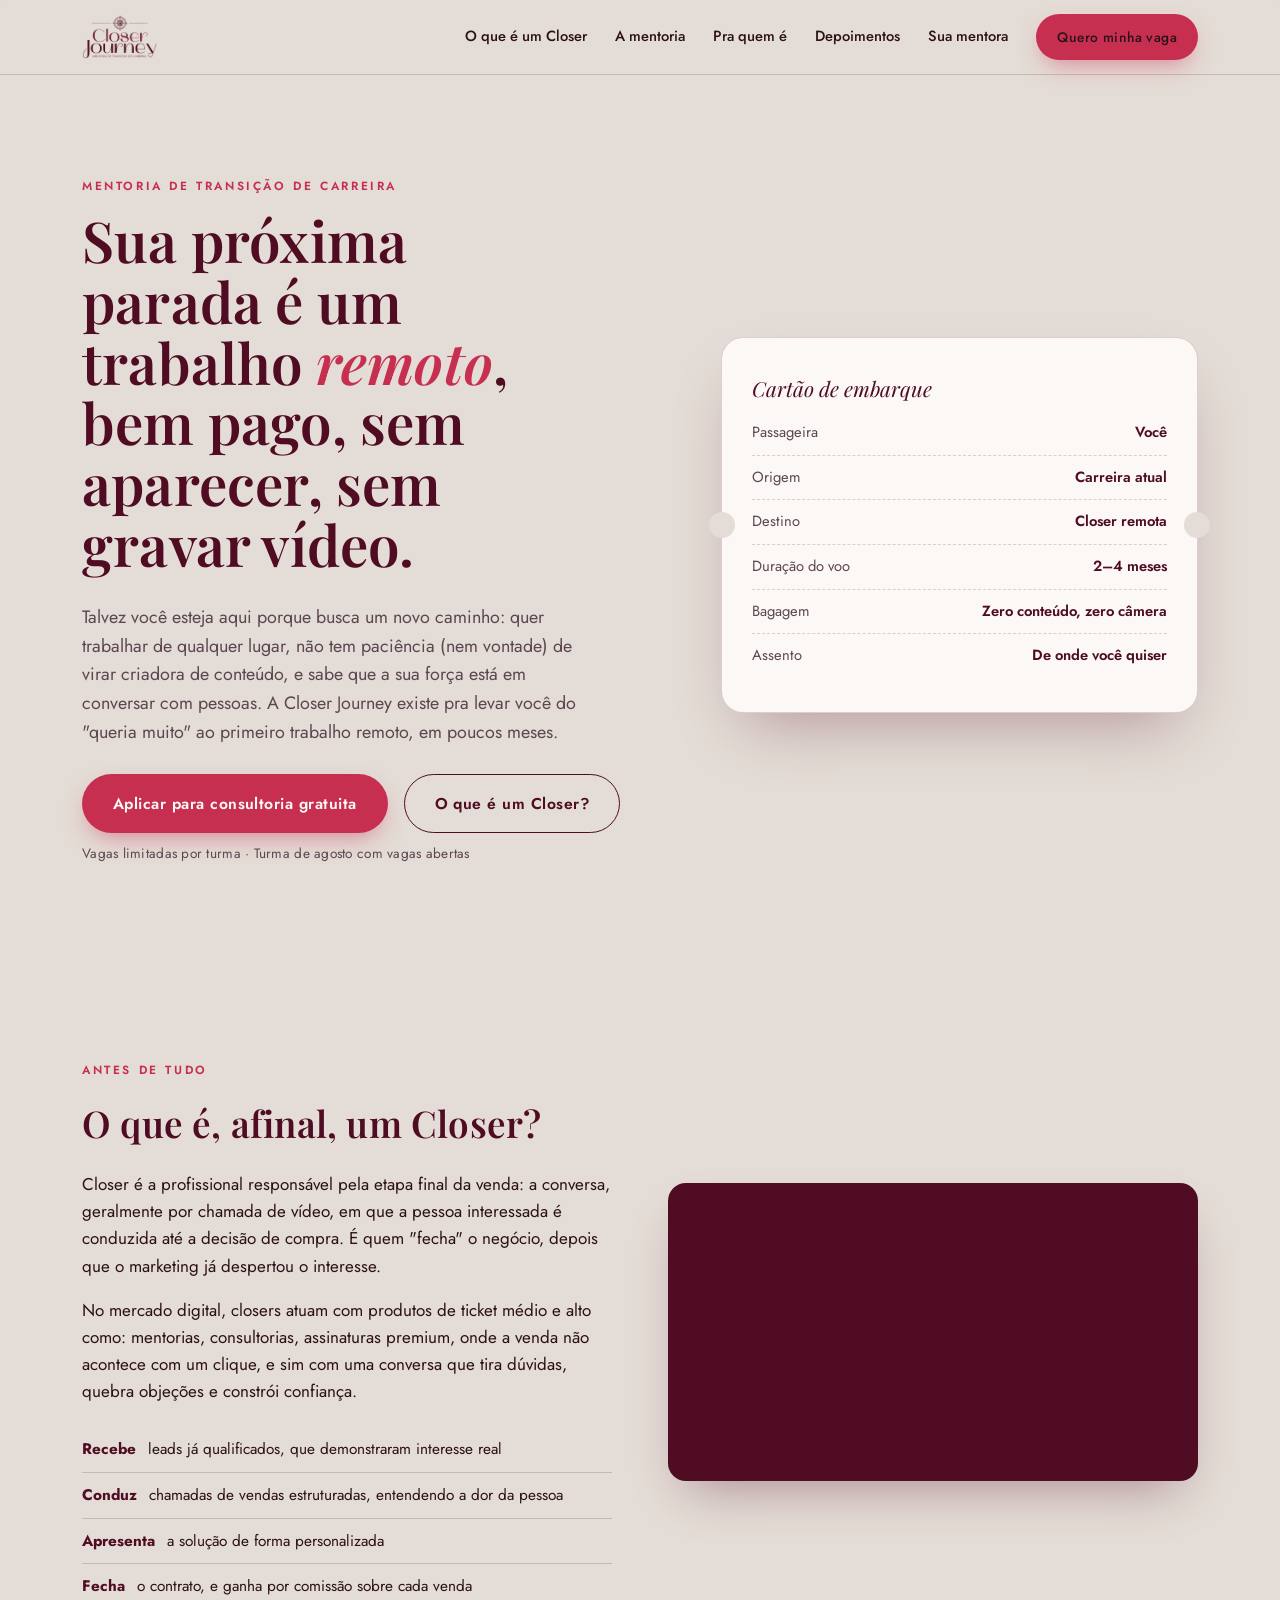
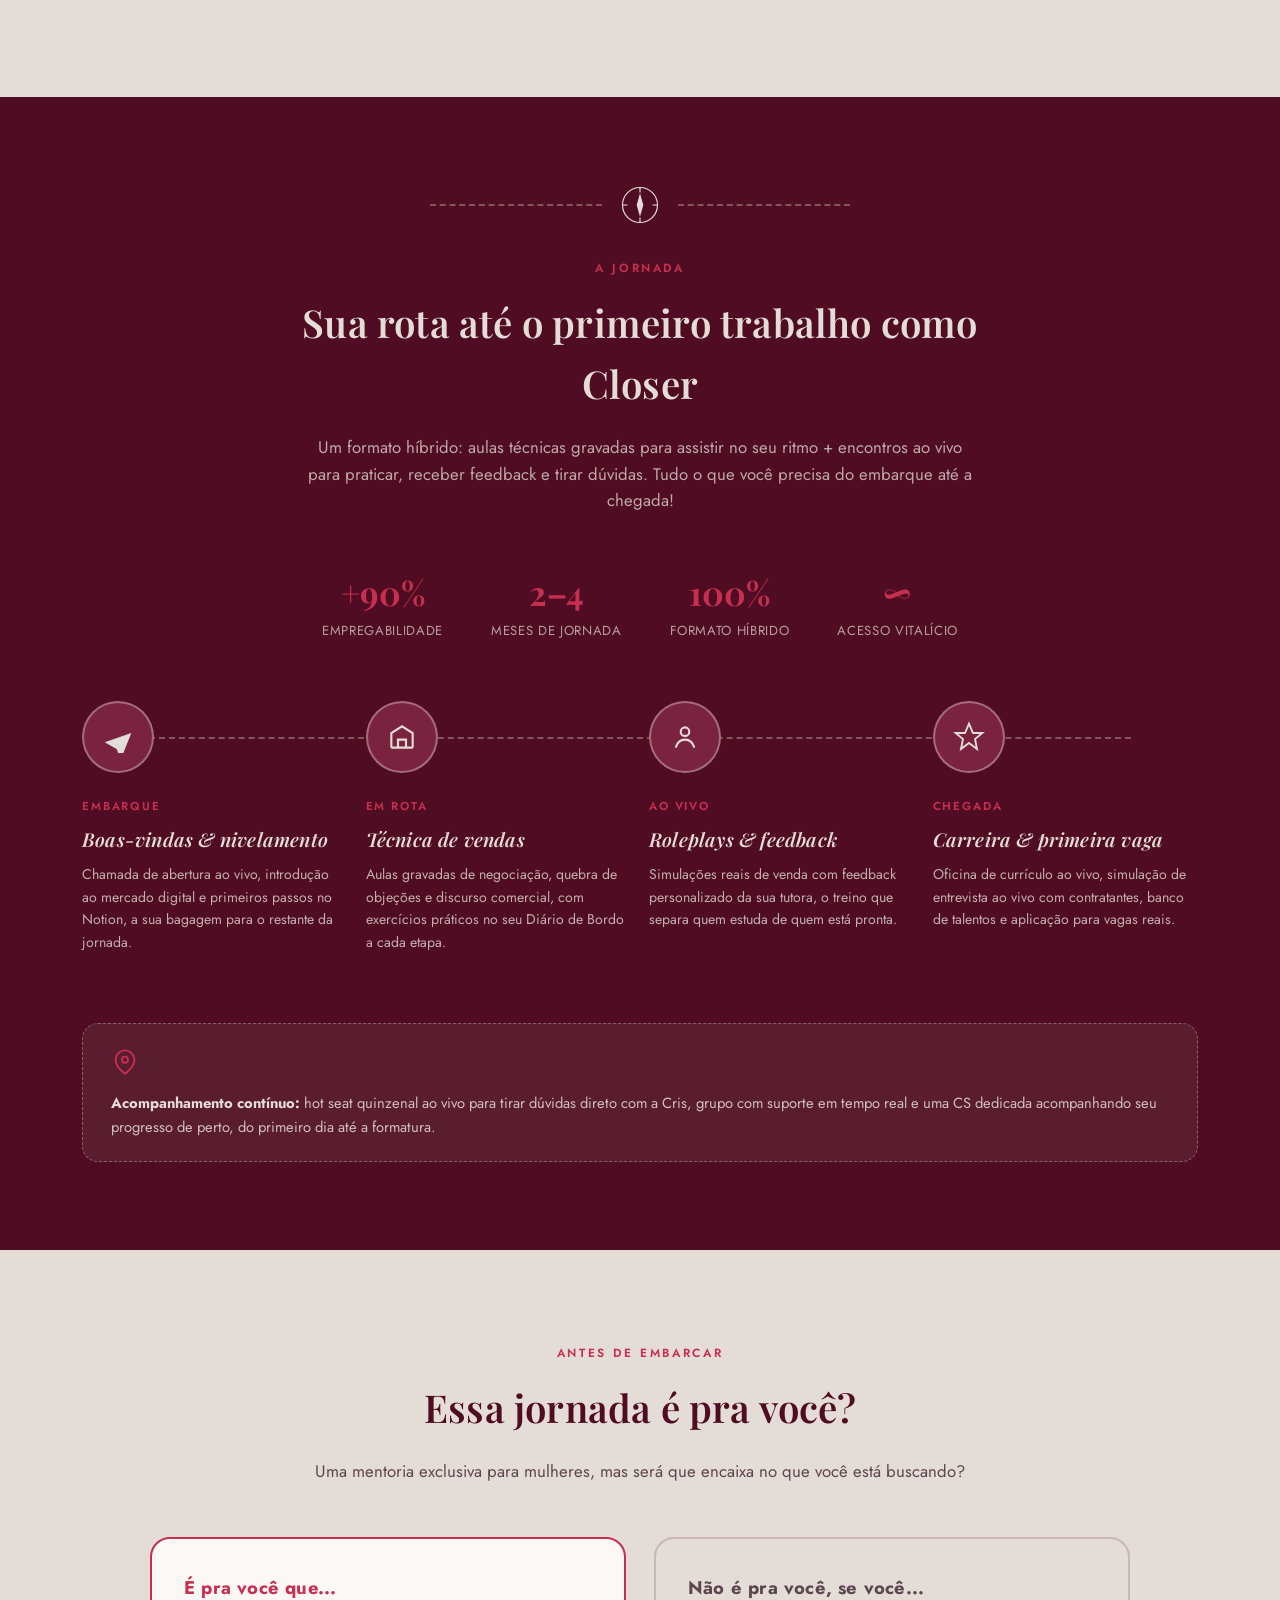
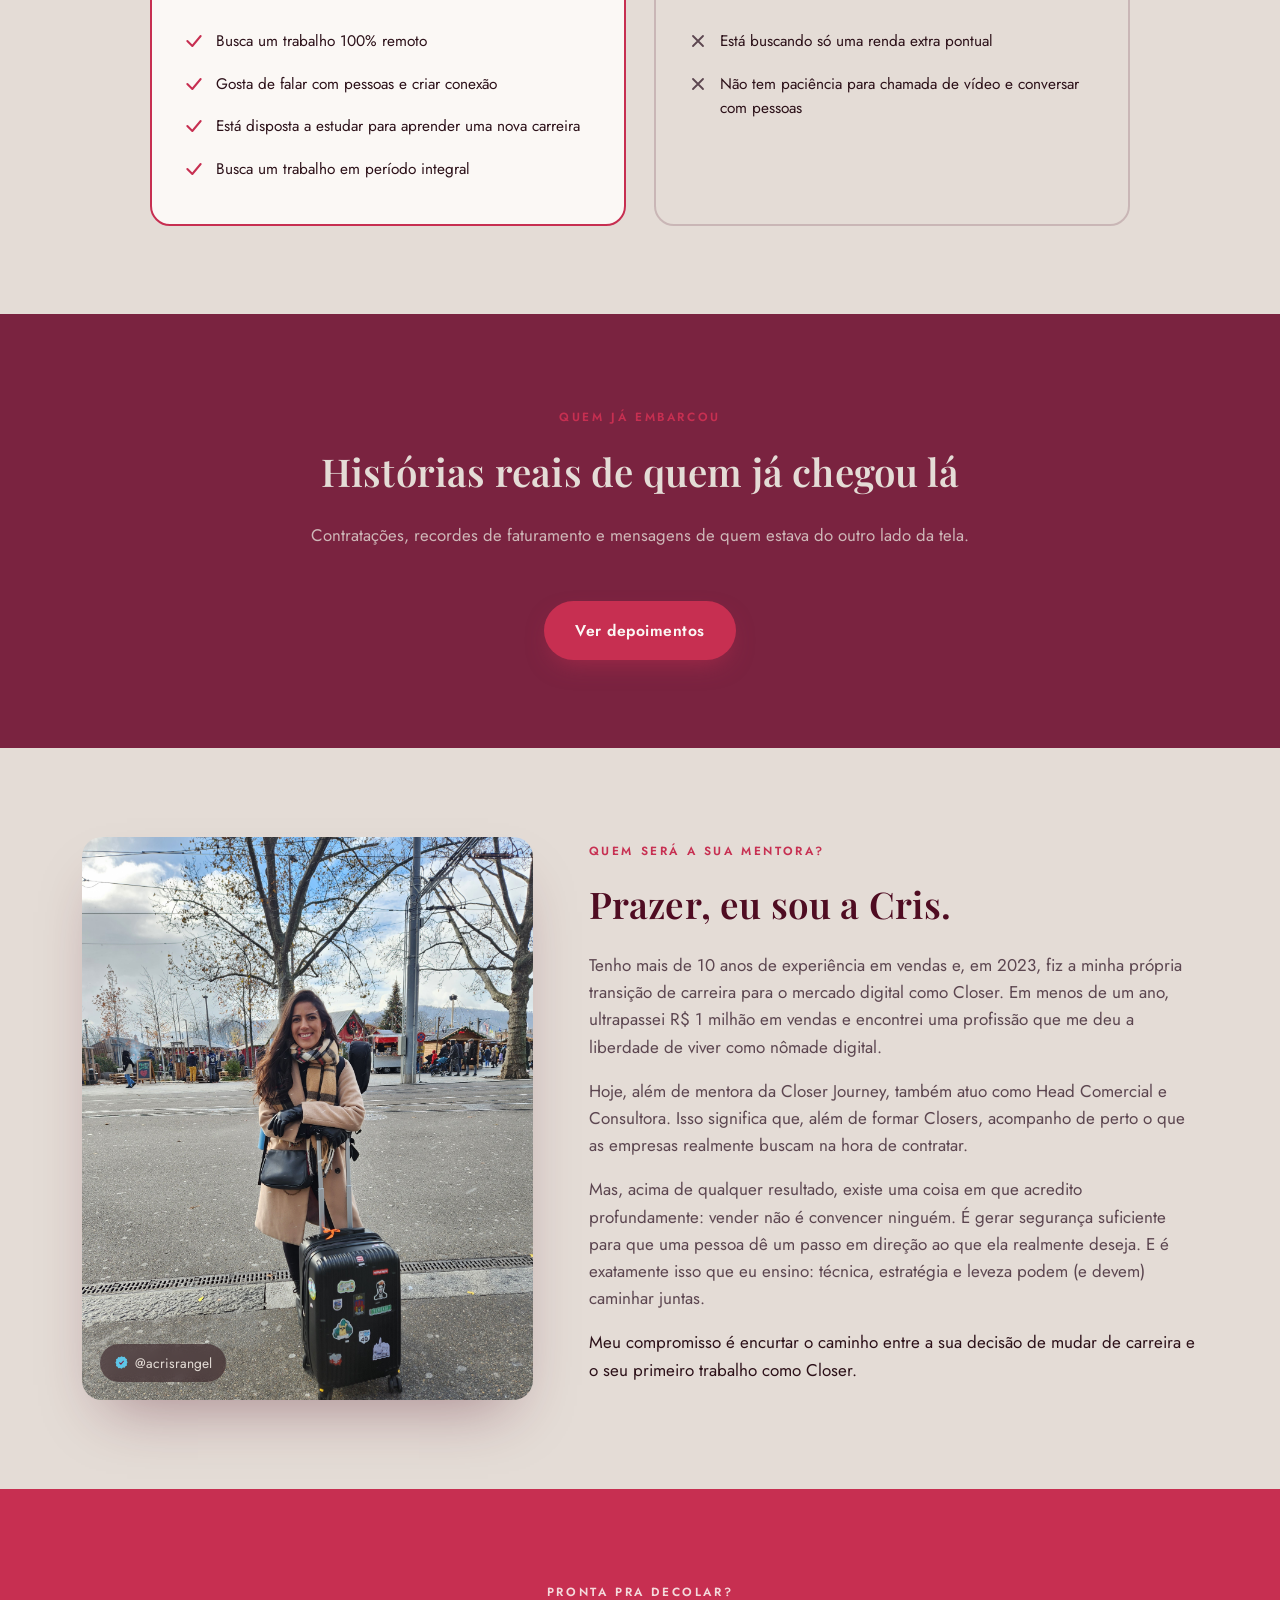
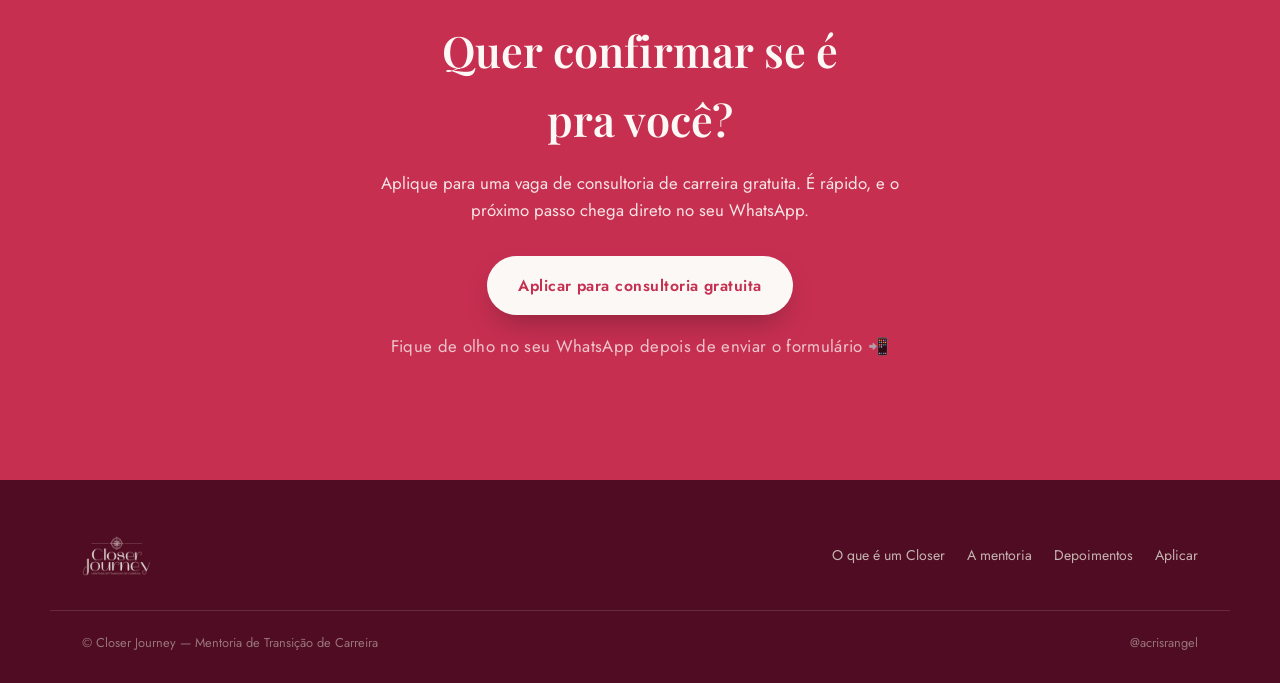
==== index.html @ 4624babc "Update index.html ajustes área de depoimentos" ====
<!DOCTYPE html>
<html lang="pt-BR">
<head>
<meta charset="UTF-8">
<meta name="viewport" content="width=device-width, initial-scale=1.0">
<title>Closer Journey — Mentoria de Transição de Carreira</title>
<link rel="stylesheet" href="styles.css">
<link rel="icon" type="image/png" href="/assets/favicon.png">
</head>
<body>
 
<!-- ============ NAV ============ -->
<header class="site-nav">
  <div class="container">
    <img class="logo-mark" src="assets/logo-full-dark-on-transparent.png" alt="Closer Journey">
    <nav class="nav-links">
      <a href="#o-que-e">O que é um Closer</a>
      <a href="#mentoria">A mentoria</a>
      <a href="#para-quem">Pra quem é</a>
      <a href="depoimentos.html" class="js-open-depoimentos" rel="noopener">Depoimentos</a>
      <a href="#mentora">Sua mentora</a>
      <a class="btn btn-primary nav-cta" href="#cta">Quero minha vaga</a>
    </nav>
  </div>
</header>
 
<!-- ============ HERO / PERSONA ============ -->
<section class="hero">
  <div class="container">
    <div class="hero-copy">
      <span class="eyebrow">Mentoria de transição de carreira</span>
      <h1>Sua próxima parada é um trabalho <em>remoto</em>, bem pago, sem aparecer, sem gravar vídeo.</h1>
      <p class="lede">
        Talvez você esteja aqui porque busca um novo caminho: quer trabalhar de qualquer lugar, 
        não tem paciência (nem vontade) de virar criadora de conteúdo, e sabe que a sua força está em conversar com pessoas. 
        A Closer Journey existe pra levar você do "queria muito" ao primeiro trabalho remoto, em poucos meses.
      </p>
      <div class="hero-actions">
        <a class="btn btn-primary" href="#cta">Aplicar para consultoria gratuita</a>
        <a class="btn btn-ghost" href="#o-que-e">O que é um Closer?</a>
      </div>
      <p class="hero-note">Vagas limitadas por turma · Turma de agosto com vagas abertas</p>
    </div>
 
    <div class="hero-ticket">
      <p class="ticket-title">Cartão de embarque</p>
      <div class="ticket-row"><span>Passageira</span><span>Você</span></div>
      <div class="ticket-row"><span>Origem</span><span>Carreira atual</span></div>
      <div class="ticket-row"><span>Destino</span><span>Closer remota</span></div>
      <div class="ticket-row"><span>Duração do voo</span><span>2–4 meses</span></div>
      <div class="ticket-row"><span>Bagagem</span><span>Zero conteúdo, zero câmera</span></div>
      <div class="ticket-row"><span>Assento</span><span>De onde você quiser</span></div>
    </div>
  </div>
</section>
 
<!-- ============ O QUE É UM CLOSER ============ -->
<section class="closer-section" id="o-que-e">
  <div class="container">
    <div class="closer-copy">
      <span class="eyebrow">Antes de tudo</span>
      <h2>O que é, afinal, um Closer?</h2>
      <p>
        Closer é a profissional responsável pela etapa final da venda: a conversa, geralmente por chamada de vídeo, em que a pessoa interessada é conduzida até a decisão de compra. É quem "fecha" o negócio, depois que o marketing já despertou o interesse.
      </p>
      <p>
        No mercado digital, closers atuam com produtos de ticket médio e alto como: mentorias, consultorias, assinaturas premium, onde a venda não acontece com um clique, e sim com uma conversa que tira dúvidas, quebra objeções e constrói confiança.
      </p>
      <ul class="closer-list">
        <li><b>Recebe</b> leads já qualificados, que demonstraram interesse real</li>
        <li><b>Conduz</b> chamadas de vendas estruturadas, entendendo a dor da pessoa</li>
        <li><b>Apresenta</b> a solução de forma personalizada</li>
        <li><b>Fecha</b> o contrato, e ganha por comissão sobre cada venda</li>
      </ul>
    </div>
    <div class="video-frame">
      <iframe src="https://www.youtube.com/embed/GehOlS2XHuQ" title="O que é um Closer" allow="accelerometer; autoplay; clipboard-write; encrypted-media; gyroscope; picture-in-picture" allowfullscreen loading="lazy"></iframe>
    </div>
  </div>
</section>
 
<!-- ============ SOBRE A MENTORIA ============ -->
<section class="mentoria" id="mentoria">
  <div class="container">
    <div class="compass-divider on-dark">
      <span class="rule"></span>
      <svg viewBox="0 0 48 48" fill="none" xmlns="http://www.w3.org/2000/svg"><circle cx="24" cy="24" r="21" stroke="currentColor" stroke-width="1.4"/><path d="M24 3v6M24 39v6M3 24h6M39 24h6" stroke="currentColor" stroke-width="1.4"/><path d="M24 10L28 24L24 38L20 24Z" fill="currentColor"/></svg>
      <span class="rule"></span>
    </div>
    <div class="section-head">
      <span class="eyebrow">A jornada</span>
      <h2>Sua rota até o primeiro trabalho como Closer</h2>
      <p>Um formato híbrido: aulas técnicas gravadas para assistir no seu ritmo + encontros ao vivo para praticar, receber feedback e tirar dúvidas. Tudo o que você precisa do embarque até a chegada!</p>
    </div>
 
    <div class="mentoria-stats">
      <div class="stat"><div class="num">+90%</div><div class="lbl">Empregabilidade</div></div>
      <div class="stat"><div class="num">2–4</div><div class="lbl">Meses de jornada</div></div>
      <div class="stat"><div class="num">100%</div><div class="lbl">Formato híbrido</div></div>
      <div class="stat"><div class="num">∞</div><div class="lbl">Acesso vitalício</div></div>
    </div>
 
    <div class="journey">
      <div class="stop">
        <div class="stop-icon"><svg viewBox="0 0 24 24" fill="none"><path d="M2 16l20-7-8 20-3-8-9-5z" fill="currentColor"/></svg></div>
        <span class="stop-eyebrow">Embarque</span>
        <h4>Boas-vindas &amp; nivelamento</h4>
        <p>Chamada de abertura ao vivo, introdução ao mercado digital e primeiros passos no Notion, a sua bagagem para o restante da jornada.</p>
      </div>
      <div class="stop">
        <div class="stop-icon"><svg viewBox="0 0 24 24" fill="none"><path d="M4 20V9l8-5 8 5v11M4 20h16M9 20v-6h6v6" stroke="currentColor" stroke-width="1.6"/></svg></div>
        <span class="stop-eyebrow">Em rota</span>
        <h4>Técnica de vendas</h4>
        <p>Aulas gravadas de negociação, quebra de objeções e discurso comercial, com exercícios práticos no seu Diário de Bordo a cada etapa.</p>
      </div>
      <div class="stop">
        <div class="stop-icon"><svg viewBox="0 0 24 24" fill="none"><circle cx="12" cy="8" r="3.2" stroke="currentColor" stroke-width="1.6"/><path d="M5 20c1.2-4 4-6 7-6s5.8 2 7 6" stroke="currentColor" stroke-width="1.6"/></svg></div>
        <span class="stop-eyebrow">Ao vivo</span>
        <h4>Roleplays &amp; feedback</h4>
        <p>Simulações reais de venda com feedback personalizado da sua tutora, o treino que separa quem estuda de quem está pronta.</p>
      </div>
      <div class="stop">
        <div class="stop-icon"><svg viewBox="0 0 24 24" fill="none"><path d="M12 2l3 7h7l-5.5 4.5L18 21l-6-4.5L6 21l1.5-7.5L2 9h7l3-7z" stroke="currentColor" stroke-width="1.4" fill="none"/></svg></div>
        <span class="stop-eyebrow">Chegada</span>
        <h4>Carreira &amp; primeira vaga</h4>
        <p>Oficina de currículo ao vivo, simulação de entrevista ao vivo com contratantes, banco de talentos e aplicação para vagas reais.</p>
      </div>
    </div>
 
    <div class="thread">
      <svg viewBox="0 0 24 24" fill="none"><path d="M12 22s-8-5.2-8-12A8 8 0 0112 2a8 8 0 018 8c0 6.8-8 12-8 12z" stroke="currentColor" stroke-width="1.6"/><circle cx="12" cy="10" r="2.6" stroke="currentColor" stroke-width="1.6"/></svg>
      <p><b>Acompanhamento contínuo:</b> hot seat quinzenal ao vivo para tirar dúvidas direto
      com a Cris, grupo com suporte em tempo real e uma CS dedicada acompanhando seu progresso
      de perto, do primeiro dia até a formatura.</p>
    </div>
  </div>
</section>
 
<!-- ============ PRA QUEM É / NÃO É ============ -->
<section class="fit" id="para-quem">
  <div class="container">
    <div class="section-head">
      <span class="eyebrow">Antes de embarcar</span>
      <h2>Essa jornada é pra você?</h2>
      <p>Uma mentoria exclusiva para mulheres, mas será que encaixa no que você está buscando?</p>
    </div>
    <div class="fit-grid">
      <div class="fit-card yes">
        <h3>É pra você que...</h3>
        <ul>
          <li><svg viewBox="0 0 24 24" fill="none"><path d="M4 12l6 6L20 6" stroke="currentColor" stroke-width="2.4" stroke-linecap="round" stroke-linejoin="round"/></svg>Busca um trabalho 100% remoto</li>
          <li><svg viewBox="0 0 24 24" fill="none"><path d="M4 12l6 6L20 6" stroke="currentColor" stroke-width="2.4" stroke-linecap="round" stroke-linejoin="round"/></svg>Gosta de falar com pessoas e criar conexão</li>
          <li><svg viewBox="0 0 24 24" fill="none"><path d="M4 12l6 6L20 6" stroke="currentColor" stroke-width="2.4" stroke-linecap="round" stroke-linejoin="round"/></svg>Está disposta a estudar para aprender uma nova carreira</li>
          <li><svg viewBox="0 0 24 24" fill="none"><path d="M4 12l6 6L20 6" stroke="currentColor" stroke-width="2.4" stroke-linecap="round" stroke-linejoin="round"/></svg>Busca um trabalho em período integral</li>
        </ul>
      </div>
      <div class="fit-card no">
        <h3>Não é pra você, se você...</h3>
        <ul>
          <li><svg viewBox="0 0 24 24" fill="none"><path d="M6 6l12 12M18 6L6 18" stroke="currentColor" stroke-width="2.2" stroke-linecap="round"/></svg>Está buscando só uma renda extra pontual</li>
          <li><svg viewBox="0 0 24 24" fill="none"><path d="M6 6l12 12M18 6L6 18" stroke="currentColor" stroke-width="2.2" stroke-linecap="round"/></svg>Não tem paciência para chamada de vídeo e conversar com pessoas</li>
        </ul>
      </div>
    </div>
  </div>
</section>
 
<!-- ============ DEPOIMENTOS TEASER ============ -->
<section class="testi-teaser">
  <div class="container">
    <div class="section-head">
      <span class="eyebrow">Quem já embarcou</span>
      <h2>Histórias reais de quem já chegou lá</h2>
      <p>Contratações, recordes de faturamento e mensagens de quem estava do outro lado da tela.</p>
    </div>
    <a class="btn btn-primary js-open-depoimentos" href="depoimentos.html" rel="noopener">Ver depoimentos</a>
  </div>
</section>
 
<!-- ============ MENTORA ============ -->
<section class="mentora" id="mentora">
  <div class="container">
    <div class="mentora-photo">
      <img src="assets\cris-foto-nova.jpeg" alt="Cris Rangel">
      <span class="mentora-handle">
        <svg viewBox="0 0 24 24" fill="currentColor"><path d="M12 2l2.4 1.3 2.7-.4 1.3 2.4 2.4 1.3-.4 2.7 1.3 2.4-1.3 2.4.4 2.7-2.4 1.3-1.3 2.4-2.7-.4L12 22l-2.4-1.3-2.7.4-1.3-2.4-2.4-1.3.4-2.7L2.3 12l1.3-2.4-.4-2.7 2.4-1.3 1.3-2.4 2.7.4L12 2z"/><path d="M9 12.5l2 2 4-4.5" stroke="var(--mid)" stroke-width="1.8" fill="none" stroke-linecap="round" stroke-linejoin="round"/></svg>
        @acrisrangel
      </span>
    </div>
    <div class="mentora-copy">
      <span class="eyebrow">Quem será a sua mentora?</span>
      <h2>Prazer, eu sou a Cris.</h2>
      <p>
        Tenho mais de 10 anos de experiência em vendas e, em 2023, fiz a minha própria transição de carreira para o mercado digital como Closer. Em menos de um ano, ultrapassei R$ 1 milhão em vendas e encontrei uma profissão que me deu a liberdade de viver como nômade digital.
      </p>
      <p>
        Hoje, além de mentora da Closer Journey, também atuo como Head Comercial e Consultora. Isso significa que, além de formar Closers, acompanho de perto o que as empresas realmente buscam na hora de contratar.
      </p>
      <p>
        Mas, acima de qualquer resultado, existe uma coisa em que acredito profundamente: vender não é convencer ninguém. É gerar segurança suficiente para que uma pessoa dê um passo em direção ao que ela realmente deseja. E é exatamente isso que eu ensino: técnica, estratégia e leveza podem (e devem) caminhar juntas.
      </p>
       Meu compromisso é encurtar o caminho entre a sua decisão de mudar de carreira e o seu primeiro trabalho como Closer.
      </p>
    </div>
  </div>
</section>
 
<!-- ============ CTA FINAL ============ -->
<section class="final-cta" id="cta">
  <div class="container">
    <span class="eyebrow" style="color:rgba(251,248,245,.85)">Pronta pra decolar?</span>
    <h2>Quer confirmar se é pra você?</h2>
    <p>
      Aplique para uma vaga de consultoria de carreira gratuita. É rápido, e o próximo
      passo chega direto no seu WhatsApp.
    </p>
    <a class="btn btn-primary" href="https://form.respondi.app/5wZoGyPB" target="_blank" rel="noopener">
      Aplicar para consultoria gratuita
    </a>
    <p class="hero-note">Fique de olho no seu WhatsApp depois de enviar o formulário 📲</p>
  </div>
</section>
 
<!-- ============ FOOTER ============ -->
<footer>
  <div class="container">
    <img class="logo-mark" src="assets/logo-full-cream-on-transparent.png" alt="Closer Journey">
    <div class="foot-links">
      <a href="#o-que-e">O que é um Closer</a>
      <a href="#mentoria">A mentoria</a>
      <a href="depoimentos.html" class="js-open-depoimentos" rel="noopener">Depoimentos</a>
      <a href="https://form.respondi.app/5wZoGyPB" target="_blank" rel="noopener">Aplicar</a>
    </div>
  </div>
  <div class="foot-bottom">
    <span>© Closer Journey — Mentoria de Transição de Carreira</span>
    <span>@acrisrangel</span>
  </div>
</footer>
 
<!-- ============ MODAL DE DEPOIMENTOS (ESTILO CELULAR) ============ -->
<div class="depo-modal" id="depoModal" aria-hidden="true">
  <div class="depo-modal__overlay" data-depo-close></div>
 
  <div class="depo-modal__dialog" role="dialog" aria-modal="true" aria-label="Depoimentos">
    <button class="depo-modal__close" type="button" aria-label="Fechar depoimentos" data-depo-close>
      <svg viewBox="0 0 24 24" fill="none"><path d="M6 6l12 12M18 6L6 18" stroke="currentColor" stroke-width="2.2" stroke-linecap="round"/></svg>
    </button>
 
    <div class="phone">
      <div class="phone__notch"></div>
      <div class="phone__screen">
        <div class="phone__topbar">
          <span>Depoimentos</span>
        </div>
        <div class="phone__scroll">
          <div class="depo-card depo-card--video">
            <div class="depo-card__header">
              <img class="depo-card__avatar" src="assets/cris-foto-nova.jpeg" alt="Cris Rangel">
              <span class="depo-card__handle">@acrisrangel<svg class="depo-card__badge" viewBox="0 0 24 24" fill="currentColor"><path d="M12 2l2.4 1.3 2.7-.4 1.3 2.4 2.4 1.3-.4 2.7 1.3 2.4-1.3 2.4.4 2.7-2.4 1.3-1.3 2.4-2.7-.4L12 22l-2.4-1.3-2.7.4-1.3-2.4-2.4-1.3.4-2.7L2.3 12l1.3-2.4-.4-2.7 2.4-1.3 1.3-2.4 2.7.4L12 2z"/><path d="M9 12.5l2 2 4-4.5" stroke="#4F0C22" stroke-width="1.8" fill="none" stroke-linecap="round" stroke-linejoin="round"/></svg></span>
            </div>
            <div class="phone__video-wrap">
              <iframe class="depo-yt-frame" id="depoVideo1" src="https://www.youtube.com/embed/Y6XpZt5BRQE?enablejsapi=1" title="Depoimento em vídeo" allow="accelerometer; autoplay; clipboard-write; encrypted-media; gyroscope; picture-in-picture" allowfullscreen loading="lazy"></iframe>
            </div>
          </div>
          <div class="depo-card depo-card--video">
            <div class="depo-card__header">
              <img class="depo-card__avatar" src="assets/cris-foto-nova.jpeg" alt="Cris Rangel">
              <span class="depo-card__handle">@acrisrangel<svg class="depo-card__badge" viewBox="0 0 24 24" fill="currentColor"><path d="M12 2l2.4 1.3 2.7-.4 1.3 2.4 2.4 1.3-.4 2.7 1.3 2.4-1.3 2.4.4 2.7-2.4 1.3-1.3 2.4-2.7-.4L12 22l-2.4-1.3-2.7.4-1.3-2.4-2.4-1.3.4-2.7L2.3 12l1.3-2.4-.4-2.7 2.4-1.3 1.3-2.4 2.7.4L12 2z"/><path d="M9 12.5l2 2 4-4.5" stroke="#4F0C22" stroke-width="1.8" fill="none" stroke-linecap="round" stroke-linejoin="round"/></svg></span>
            </div>
            <div class="phone__video-wrap">
              <iframe class="depo-yt-frame" id="depoVideo2" src="https://www.youtube.com/embed/68ccqgZpCwA?enablejsapi=1" title="Depoimento em vídeo" allow="accelerometer; autoplay; clipboard-write; encrypted-media; gyroscope; picture-in-picture" allowfullscreen loading="lazy"></iframe>
            </div>
          </div>
          <div class="depo-card">
            <div class="depo-card__header">
              <img class="depo-card__avatar" src="assets/cris-foto-nova.jpeg" alt="Cris Rangel">
              <span class="depo-card__handle">@acrisrangel<svg class="depo-card__badge" viewBox="0 0 24 24" fill="currentColor"><path d="M12 2l2.4 1.3 2.7-.4 1.3 2.4 2.4 1.3-.4 2.7 1.3 2.4-1.3 2.4.4 2.7-2.4 1.3-1.3 2.4-2.7-.4L12 22l-2.4-1.3-2.7.4-1.3-2.4-2.4-1.3.4-2.7L2.3 12l1.3-2.4-.4-2.7 2.4-1.3 1.3-2.4 2.7.4L12 2z"/><path d="M9 12.5l2 2 4-4.5" stroke="#4F0C22" stroke-width="1.8" fill="none" stroke-linecap="round" stroke-linejoin="round"/></svg></span>
            </div>
            <img src="assets/depoimento1.jpg" alt="Depoimento 1" loading="lazy">
          </div>
          <div class="depo-card">
            <div class="depo-card__header">
              <img class="depo-card__avatar" src="assets/cris-foto-nova.jpeg" alt="Cris Rangel">
              <span class="depo-card__handle">@acrisrangel<svg class="depo-card__badge" viewBox="0 0 24 24" fill="currentColor"><path d="M12 2l2.4 1.3 2.7-.4 1.3 2.4 2.4 1.3-.4 2.7 1.3 2.4-1.3 2.4.4 2.7-2.4 1.3-1.3 2.4-2.7-.4L12 22l-2.4-1.3-2.7.4-1.3-2.4-2.4-1.3.4-2.7L2.3 12l1.3-2.4-.4-2.7 2.4-1.3 1.3-2.4 2.7.4L12 2z"/><path d="M9 12.5l2 2 4-4.5" stroke="#4F0C22" stroke-width="1.8" fill="none" stroke-linecap="round" stroke-linejoin="round"/></svg></span>
            </div>
            <img src="assets/depoimento2.jpg" alt="Depoimento 2" loading="lazy">
          </div>
          <div class="depo-card">
            <div class="depo-card__header">
              <img class="depo-card__avatar" src="assets/cris-foto-nova.jpeg" alt="Cris Rangel">
              <span class="depo-card__handle">@acrisrangel<svg class="depo-card__badge" viewBox="0 0 24 24" fill="currentColor"><path d="M12 2l2.4 1.3 2.7-.4 1.3 2.4 2.4 1.3-.4 2.7 1.3 2.4-1.3 2.4.4 2.7-2.4 1.3-1.3 2.4-2.7-.4L12 22l-2.4-1.3-2.7.4-1.3-2.4-2.4-1.3.4-2.7L2.3 12l1.3-2.4-.4-2.7 2.4-1.3 1.3-2.4 2.7.4L12 2z"/><path d="M9 12.5l2 2 4-4.5" stroke="#4F0C22" stroke-width="1.8" fill="none" stroke-linecap="round" stroke-linejoin="round"/></svg></span>
            </div>
            <img src="assets/depoimento3.jpg" alt="Depoimento 3" loading="lazy">
          </div>
          <div class="depo-card">
            <div class="depo-card__header">
              <img class="depo-card__avatar" src="assets/cris-foto-nova.jpeg" alt="Cris Rangel">
              <span class="depo-card__handle">@acrisrangel<svg class="depo-card__badge" viewBox="0 0 24 24" fill="currentColor"><path d="M12 2l2.4 1.3 2.7-.4 1.3 2.4 2.4 1.3-.4 2.7 1.3 2.4-1.3 2.4.4 2.7-2.4 1.3-1.3 2.4-2.7-.4L12 22l-2.4-1.3-2.7.4-1.3-2.4-2.4-1.3.4-2.7L2.3 12l1.3-2.4-.4-2.7 2.4-1.3 1.3-2.4 2.7.4L12 2z"/><path d="M9 12.5l2 2 4-4.5" stroke="#4F0C22" stroke-width="1.8" fill="none" stroke-linecap="round" stroke-linejoin="round"/></svg></span>
            </div>
            <img src="assets/depoimento4.jpg" alt="Depoimento 4" loading="lazy">
          </div>
          <div class="depo-card">
            <div class="depo-card__header">
              <img class="depo-card__avatar" src="assets/cris-foto-nova.jpeg" alt="Cris Rangel">
              <span class="depo-card__handle">@acrisrangel<svg class="depo-card__badge" viewBox="0 0 24 24" fill="currentColor"><path d="M12 2l2.4 1.3 2.7-.4 1.3 2.4 2.4 1.3-.4 2.7 1.3 2.4-1.3 2.4.4 2.7-2.4 1.3-1.3 2.4-2.7-.4L12 22l-2.4-1.3-2.7.4-1.3-2.4-2.4-1.3.4-2.7L2.3 12l1.3-2.4-.4-2.7 2.4-1.3 1.3-2.4 2.7.4L12 2z"/><path d="M9 12.5l2 2 4-4.5" stroke="#4F0C22" stroke-width="1.8" fill="none" stroke-linecap="round" stroke-linejoin="round"/></svg></span>
            </div>
            <img src="assets/depoimento5.jpg" alt="Depoimento 5" loading="lazy">
          </div>
          <div class="depo-card">
            <div class="depo-card__header">
              <img class="depo-card__avatar" src="assets/cris-foto-nova.jpeg" alt="Cris Rangel">
              <span class="depo-card__handle">@acrisrangel<svg class="depo-card__badge" viewBox="0 0 24 24" fill="currentColor"><path d="M12 2l2.4 1.3 2.7-.4 1.3 2.4 2.4 1.3-.4 2.7 1.3 2.4-1.3 2.4.4 2.7-2.4 1.3-1.3 2.4-2.7-.4L12 22l-2.4-1.3-2.7.4-1.3-2.4-2.4-1.3.4-2.7L2.3 12l1.3-2.4-.4-2.7 2.4-1.3 1.3-2.4 2.7.4L12 2z"/><path d="M9 12.5l2 2 4-4.5" stroke="#4F0C22" stroke-width="1.8" fill="none" stroke-linecap="round" stroke-linejoin="round"/></svg></span>
            </div>
            <img src="assets/depoimento6.jpg" alt="Depoimento 6" loading="lazy">
          </div>
          <div class="depo-card">
            <div class="depo-card__header">
              <img class="depo-card__avatar" src="assets/cris-foto-nova.jpeg" alt="Cris Rangel">
              <span class="depo-card__handle">@acrisrangel<svg class="depo-card__badge" viewBox="0 0 24 24" fill="currentColor"><path d="M12 2l2.4 1.3 2.7-.4 1.3 2.4 2.4 1.3-.4 2.7 1.3 2.4-1.3 2.4.4 2.7-2.4 1.3-1.3 2.4-2.7-.4L12 22l-2.4-1.3-2.7.4-1.3-2.4-2.4-1.3.4-2.7L2.3 12l1.3-2.4-.4-2.7 2.4-1.3 1.3-2.4 2.7.4L12 2z"/><path d="M9 12.5l2 2 4-4.5" stroke="#4F0C22" stroke-width="1.8" fill="none" stroke-linecap="round" stroke-linejoin="round"/></svg></span>
            </div>
            <img src="assets/depoimento7.jpg" alt="Depoimento 7" loading="lazy">
          </div>
          <div class="depo-card">
            <div class="depo-card__header">
              <img class="depo-card__avatar" src="assets/cris-foto-nova.jpeg" alt="Cris Rangel">
              <span class="depo-card__handle">@acrisrangel<svg class="depo-card__badge" viewBox="0 0 24 24" fill="currentColor"><path d="M12 2l2.4 1.3 2.7-.4 1.3 2.4 2.4 1.3-.4 2.7 1.3 2.4-1.3 2.4.4 2.7-2.4 1.3-1.3 2.4-2.7-.4L12 22l-2.4-1.3-2.7.4-1.3-2.4-2.4-1.3.4-2.7L2.3 12l1.3-2.4-.4-2.7 2.4-1.3 1.3-2.4 2.7.4L12 2z"/><path d="M9 12.5l2 2 4-4.5" stroke="#4F0C22" stroke-width="1.8" fill="none" stroke-linecap="round" stroke-linejoin="round"/></svg></span>
            </div>
            <img src="assets/depoimento8.jpg" alt="Depoimento 8" loading="lazy">
          </div>
          <div class="depo-card">
            <div class="depo-card__header">
              <img class="depo-card__avatar" src="assets/cris-foto-nova.jpeg" alt="Cris Rangel">
              <span class="depo-card__handle">@acrisrangel<svg class="depo-card__badge" viewBox="0 0 24 24" fill="currentColor"><path d="M12 2l2.4 1.3 2.7-.4 1.3 2.4 2.4 1.3-.4 2.7 1.3 2.4-1.3 2.4.4 2.7-2.4 1.3-1.3 2.4-2.7-.4L12 22l-2.4-1.3-2.7.4-1.3-2.4-2.4-1.3.4-2.7L2.3 12l1.3-2.4-.4-2.7 2.4-1.3 1.3-2.4 2.7.4L12 2z"/><path d="M9 12.5l2 2 4-4.5" stroke="#4F0C22" stroke-width="1.8" fill="none" stroke-linecap="round" stroke-linejoin="round"/></svg></span>
            </div>
            <img src="assets/depoimento9.jpg" alt="Depoimento 9" loading="lazy">
          </div>
          <div class="depo-card">
            <div class="depo-card__header">
              <img class="depo-card__avatar" src="assets/cris-foto-nova.jpeg" alt="Cris Rangel">
              <span class="depo-card__handle">@acrisrangel<svg class="depo-card__badge" viewBox="0 0 24 24" fill="currentColor"><path d="M12 2l2.4 1.3 2.7-.4 1.3 2.4 2.4 1.3-.4 2.7 1.3 2.4-1.3 2.4.4 2.7-2.4 1.3-1.3 2.4-2.7-.4L12 22l-2.4-1.3-2.7.4-1.3-2.4-2.4-1.3.4-2.7L2.3 12l1.3-2.4-.4-2.7 2.4-1.3 1.3-2.4 2.7.4L12 2z"/><path d="M9 12.5l2 2 4-4.5" stroke="#4F0C22" stroke-width="1.8" fill="none" stroke-linecap="round" stroke-linejoin="round"/></svg></span>
            </div>
            <img src="assets/depoimento11.jpg" alt="Depoimento 11" loading="lazy">
          </div>
          <div class="depo-card">
            <div class="depo-card__header">
              <img class="depo-card__avatar" src="assets/cris-foto-nova.jpeg" alt="Cris Rangel">
              <span class="depo-card__handle">@acrisrangel<svg class="depo-card__badge" viewBox="0 0 24 24" fill="currentColor"><path d="M12 2l2.4 1.3 2.7-.4 1.3 2.4 2.4 1.3-.4 2.7 1.3 2.4-1.3 2.4.4 2.7-2.4 1.3-1.3 2.4-2.7-.4L12 22l-2.4-1.3-2.7.4-1.3-2.4-2.4-1.3.4-2.7L2.3 12l1.3-2.4-.4-2.7 2.4-1.3 1.3-2.4 2.7.4L12 2z"/><path d="M9 12.5l2 2 4-4.5" stroke="#4F0C22" stroke-width="1.8" fill="none" stroke-linecap="round" stroke-linejoin="round"/></svg></span>
            </div>
            <img src="assets/depoimento12.jpg" alt="Depoimento 12" loading="lazy">
          </div>
          <div class="depo-card">
            <div class="depo-card__header">
              <img class="depo-card__avatar" src="assets/cris-foto-nova.jpeg" alt="Cris Rangel">
              <span class="depo-card__handle">@acrisrangel<svg class="depo-card__badge" viewBox="0 0 24 24" fill="currentColor"><path d="M12 2l2.4 1.3 2.7-.4 1.3 2.4 2.4 1.3-.4 2.7 1.3 2.4-1.3 2.4.4 2.7-2.4 1.3-1.3 2.4-2.7-.4L12 22l-2.4-1.3-2.7.4-1.3-2.4-2.4-1.3.4-2.7L2.3 12l1.3-2.4-.4-2.7 2.4-1.3 1.3-2.4 2.7.4L12 2z"/><path d="M9 12.5l2 2 4-4.5" stroke="#4F0C22" stroke-width="1.8" fill="none" stroke-linecap="round" stroke-linejoin="round"/></svg></span>
            </div>
            <img src="assets/depoimento13.jpg" alt="Depoimento 13" loading="lazy">
          </div>
        </div>
      </div>
      <div class="phone__homebar"></div>
    </div>
  </div>
</div>
 
<style>
  /* ---- Modal de depoimentos estilo celular ---- */
  .depo-modal{
    position: fixed;
    inset: 0;
    z-index: 1000;
    display: none;
    align-items: center;
    justify-content: center;
  }
  .depo-modal.is-open{ display: flex; }
 
  .depo-modal__overlay{
    position: absolute;
    inset: 0;
    background: rgba(20, 6, 12, .72);
    backdrop-filter: blur(3px);
    opacity: 0;
    transition: opacity .25s ease;
  }
  .depo-modal.is-open .depo-modal__overlay{ opacity: 1; }
 
  .depo-modal__dialog{
    position: relative;
    z-index: 1;
    display: flex;
    flex-direction: column;
    align-items: center;
    transform: translateY(18px) scale(.97);
    opacity: 0;
    transition: transform .3s ease, opacity .3s ease;
  }
  .depo-modal.is-open .depo-modal__dialog{
    transform: translateY(0) scale(1);
    opacity: 1;
  }
 
  .depo-modal__close{
    position: absolute;
    top: -46px;
    right: 0;
    width: 36px;
    height: 36px;
    border: none;
    border-radius: 50%;
    background: var(--cream, #f2ece7);
    color: var(--maroon-deep, #4F0C22);
    display: flex;
    align-items: center;
    justify-content: center;
    cursor: pointer;
    transition: transform .15s ease;
  }
  .depo-modal__close:hover{ transform: scale(1.08); }
  .depo-modal__close svg{ width: 18px; height: 18px; }
 
  .phone{
    width: min(88vw, 360px);
    height: min(82vh, 720px);
    background: var(--maroon-deep, #26060f);
    border-radius: 38px;
    padding: 14px 10px;
    box-shadow: 0 30px 70px rgba(0,0,0,.5), 0 0 0 2px rgba(255,255,255,.05) inset;
    display: flex;
    flex-direction: column;
    position: relative;
  }
  .phone__notch{
    position: absolute;
    top: 14px;
    left: 50%;
    transform: translateX(-50%);
    width: 90px;
    height: 20px;
    background: var(--maroon-deep, #1c0509);
    border-radius: 14px;
    z-index: 2;
  }
  .phone__screen{
    flex: 1;
    background: #12070c;
    border-radius: 26px;
    overflow: hidden;
    display: flex;
    flex-direction: column;
    padding-top: 34px;
  }
  .phone__topbar{
    text-align: center;
    font-family: 'Jost', sans-serif;
    letter-spacing: .06em;
    text-transform: uppercase;
    font-size: .72rem;
    color: var(--rose, #d98aa0);
    padding: 6px 0 10px;
    border-bottom: 1px solid rgba(255,255,255,.08);
    flex-shrink: 0;
  }
  .phone__scroll{
    flex: 1;
    overflow-y: auto;
    -webkit-overflow-scrolling: touch;
    padding: 12px 8px 28px;
    display: flex;
    flex-direction: column;
    gap: 12px;
    scrollbar-width: thin;
    scrollbar-color: var(--rose, #7A2340) transparent;
  }
  .phone__scroll::-webkit-scrollbar{ width: 6px; }
  .phone__scroll::-webkit-scrollbar-track{ background: transparent; }
  .phone__scroll::-webkit-scrollbar-thumb{
    background: var(--rose, #7A2340);
    border-radius: 10px;
  }
  .phone__scroll img{
    width: 100%;
    display: block;
    border-radius: 12px;
  }
  .phone__video-wrap{
    position: relative;
    width: 100%;
    aspect-ratio: 9 / 16;
    border-radius: 12px;
    overflow: hidden;
    background: #000;
    flex-shrink: 0;
  }
  .phone__video-wrap iframe{
    position: absolute;
    inset: 0;
    width: 100%;
    height: 100%;
    border: 0;
    display: block;
  }
 
  /* ---- Header estilo feed do Instagram (avatar + @ + verificado) ---- */
  .depo-card{
    position: relative;
    display: flex;
    flex-direction: column;
  }
  .depo-card > img{
    border-radius: 12px;
  }
  .depo-card__header{
    display: flex;
    align-items: center;
    gap: 8px;
    padding: 0 2px 8px;
  }
  .depo-card__avatar{
    width: 30px;
    height: 30px;
    border-radius: 50%;
    object-fit: cover;
    flex-shrink: 0;
    border: 1.5px solid var(--rose, #C72F51);
  }
  .depo-card__handle{
    display: inline-flex;
    align-items: center;
    gap: 4px;
    font-family: 'Jost', sans-serif;
    font-size: .82rem;
    font-weight: 600;
    color: #f2ece7;
    letter-spacing: .01em;
  }
  .depo-card__badge{
    width: 14px;
    height: 14px;
    color: var(--rose, #C72F51);
    flex-shrink: 0;
  }
 
  /* Nos cards de vídeo, o header sobrepõe o vídeo em vez de ficar acima */
  .depo-card--video .depo-card__header{
    position: absolute;
    top: 0;
    left: 0;
    right: 0;
    z-index: 3;
    padding: 12px 12px;
    background: linear-gradient(to bottom, rgba(0,0,0,.55), rgba(0,0,0,0));
    margin: 0;
  }
  .depo-card--video .depo-card__handle{
    color: #fff;
    text-shadow: 0 1px 4px rgba(0,0,0,.5);
  }
  .phone__homebar{
    width: 110px;
    height: 4px;
    background: rgba(255,255,255,.35);
    border-radius: 3px;
    margin: 10px auto 2px;
  }
 
  @media (max-width: 480px){
    .phone{ width: 92vw; height: 86vh; }
    .depo-modal__close{ top: -44px; }
  }
</style>
 
<script>
(function(){
  var modal = document.getElementById('depoModal');
  if(!modal) return;
 
  var triggers = document.querySelectorAll('.js-open-depoimentos');
  var closers = modal.querySelectorAll('[data-depo-close]');
  var lastFocused = null;
 
  function openModal(e){
    if(e) e.preventDefault();
    lastFocused = document.activeElement;
    modal.classList.add('is-open');
    modal.setAttribute('aria-hidden', 'false');
    document.body.style.overflow = 'hidden';
  }
 
  function closeModal(){
    modal.classList.remove('is-open');
    modal.setAttribute('aria-hidden', 'true');
    document.body.style.overflow = '';
    if(lastFocused) lastFocused.focus();
  }
 
  triggers.forEach(function(t){ t.addEventListener('click', openModal); });
  closers.forEach(function(c){ c.addEventListener('click', closeModal); });
 
  document.addEventListener('keydown', function(e){
    if(e.key === 'Escape' && modal.classList.contains('is-open')) closeModal();
  });
 
  // Pausa o outro vídeo do YouTube automaticamente quando um deles é reproduzido
  var videoIframes = modal.querySelectorAll('.phone__video-wrap iframe');
 
  function postToPlayer(iframe, func){
    if(!iframe || !iframe.contentWindow) return;
    iframe.contentWindow.postMessage(JSON.stringify({ event: 'command', func: func, args: [] }), '*');
  }
 
  videoIframes.forEach(function(iframe){
    iframe.addEventListener('load', function(){
      iframe.contentWindow.postMessage(JSON.stringify({ event: 'listening', id: iframe.id }), '*');
    });
  });
 
  window.addEventListener('message', function(e){
    var data;
    try { data = JSON.parse(e.data); } catch(err){ return; }
    if(data.event !== 'onStateChange') return;
    if(data.info !== 1) return; // 1 = playing
 
    videoIframes.forEach(function(iframe){
      if(iframe.contentWindow !== e.source){
        postToPlayer(iframe, 'pauseVideo');
      }
    });
  });
 
  // Ao fechar o modal, pausa todos os vídeos
  closers.forEach(function(c){
    c.addEventListener('click', function(){
      videoIframes.forEach(function(iframe){ postToPlayer(iframe, 'pauseVideo'); });
    });
  });
})();
</script>
 
</body>
</html>
---- styles.css ----
/* ============================================================
   CLOSER JOURNEY — design tokens
   cream  #E4DCD6  (bg base, sampled from brand logo files)
   deep   #4F0C22  (headings / ink)
   mid    #7A2340  (secondary / dark sections)
   rose   #C72F51  (accent / cta)
   ============================================================ */

@import url('https://fonts.googleapis.com/css2?family=Playfair+Display:ital,wght@0,500;0,600;0,700;1,500;1,600&family=Jost:wght@300;400;500;600;700&display=swap');

:root{
  --cream: #E4DCD6;
  --cream-soft: #F2ECE7;
  --paper: #FBF8F5;
  --deep: #4F0C22;
  --mid: #7A2340;
  --rose: #C72F51;
  --ink: #2C1119;
  --ink-soft: #5C4650;
  --line: rgba(79,12,34,0.18);

  --display: 'Playfair Display', 'Iowan Old Style', Georgia, serif;
  --body: 'Jost', 'Helvetica Neue', Arial, sans-serif;

  --wrap: 1180px;
}

*{box-sizing:border-box;}
html{scroll-behavior:smooth;}
body{
  margin:0;
  background:var(--cream);
  color:var(--ink);
  font-family:var(--body);
  font-size:17px;
  line-height:1.6;
  -webkit-font-smoothing:antialiased;
}
img{max-width:100%;display:block;}
a{color:inherit;}
.container{
  width:100%;
  max-width:var(--wrap);
  margin:0 auto;
  padding:0 32px;
}
h1,h2,h3,h4{
  font-family:var(--display);
  color:var(--deep);
  margin:0 0 .5em;
  font-weight:600;
  letter-spacing:.2px;
}
p{margin:0 0 1em;}
.eyebrow{
  font-family:var(--body);
  text-transform:uppercase;
  letter-spacing:.22em;
  font-size:.74rem;
  font-weight:600;
  color:var(--rose);
  display:inline-block;
  margin-bottom:14px;
}

/* ---------- signature divider: dashes — compass — dashes ---------- */
.compass-divider{
  display:flex;
  align-items:center;
  justify-content:center;
  gap:18px;
  margin:0 auto 28px;
  max-width:420px;
  color:var(--deep);
}
.compass-divider .rule{
  flex:1;
  height:0;
  border-top:2px dashed var(--line);
}
.compass-divider svg{width:40px;height:40px;flex-shrink:0;}
.compass-divider.on-dark{color:var(--cream);}
.compass-divider.on-dark .rule{border-top-color:rgba(228,220,214,0.35);}

/* ---------- buttons ---------- */
.btn{
  display:inline-flex;
  align-items:center;
  gap:10px;
  font-family:var(--body);
  font-weight:600;
  letter-spacing:.03em;
  text-decoration:none;
  padding:16px 30px;
  border-radius:999px;
  border:1.5px solid transparent;
  transition:transform .18s ease, box-shadow .18s ease, background .18s ease;
  cursor:pointer;
  font-size:.98rem;
}
.btn-primary{
  background:var(--rose);
  color:var(--paper);
  box-shadow:0 10px 24px -8px rgba(199,47,81,.55);
}
.btn-primary:hover{transform:translateY(-2px);box-shadow:0 14px 28px -8px rgba(199,47,81,.65);}
.btn-ghost{
  background:transparent;
  border-color:var(--deep);
  color:var(--deep);
}
.btn-ghost:hover{background:var(--deep);color:var(--cream);}
.btn-ghost.on-dark{border-color:var(--cream);color:var(--cream);}
.btn-ghost.on-dark:hover{background:var(--cream);color:var(--deep);}

/* ---------- nav ---------- */
.site-nav{
  position:sticky;top:0;z-index:50;
  background:rgba(228,220,214,0.92);
  backdrop-filter:blur(6px);
  border-bottom:1px solid var(--line);
}
.site-nav .container{
  display:flex;align-items:center;justify-content:space-between;
  padding-top:14px;padding-bottom:14px;
}
.site-nav .logo-mark{height:44px;width:auto;}
.nav-links{display:flex;align-items:center;gap:28px;}
.nav-links a{
  font-size:.92rem;font-weight:500;text-decoration:none;color:var(--ink);
  border-bottom:1px solid transparent;
}
.nav-links a:hover{border-color:var(--rose);color:var(--mid);}
.nav-cta{
  font-size:.86rem !important;padding:11px 20px !important;
}

/* ---------- hero ---------- */
.hero{
  position:relative;
  padding:96px 0 88px;
  overflow:hidden;
}
.hero .container{
  display:grid;
  grid-template-columns:1.1fr .9fr;
  gap:56px;
  align-items:center;
}
.hero h1{
  font-size:clamp(2.4rem,4.4vw,3.6rem);
  line-height:1.08;
  max-width:14ch;
}
.hero h1 em{
  font-style:italic;
  color:var(--rose);
}
.hero .lede{
  font-size:1.12rem;
  color:var(--ink-soft);
  max-width:46ch;
  margin-bottom:28px;
}
.hero-actions{display:flex;gap:16px;flex-wrap:wrap;margin-bottom:10px;}
.hero-note{font-size:.85rem;color:var(--ink-soft);letter-spacing:.02em;}

.hero-ticket{
  position:relative;
  background:var(--paper);
  border-radius:22px;
  padding:34px 30px;
  box-shadow:0 30px 60px -24px rgba(79,12,34,.35);
  border:1px solid var(--line);
}
.hero-ticket::before,.hero-ticket::after{
  content:"";
  position:absolute;
  width:26px;height:26px;
  background:var(--cream);
  border-radius:50%;
  top:50%;transform:translateY(-50%);
}
.hero-ticket::before{left:-13px;}
.hero-ticket::after{right:-13px;}
.hero-ticket .ticket-row{
  display:flex;justify-content:space-between;align-items:baseline;
  padding:10px 0;border-bottom:1px dashed var(--line);
  font-size:.92rem;
}
.hero-ticket .ticket-row:last-child{border-bottom:none;}
.hero-ticket .ticket-row span:first-child{color:var(--ink-soft);}
.hero-ticket .ticket-row span:last-child{font-weight:600;color:var(--deep);}
.hero-ticket .ticket-title{
  font-family:var(--display);font-style:italic;font-size:1.3rem;color:var(--deep);
  margin-bottom:6px;
}

/* ---------- generic section ---------- */
section{padding:88px 0;}
.section-head{text-align:center;max-width:680px;margin:0 auto 52px;}
.section-head h2{font-size:clamp(1.9rem,3vw,2.5rem);}
.section-head p{color:var(--ink-soft);font-size:1.05rem;}

/* ---------- persona checklist ---------- */
.persona{background:var(--paper);}
.persona-grid{
  display:grid;grid-template-columns:repeat(auto-fit,minmax(230px,1fr));
  gap:22px;max-width:980px;margin:0 auto;
}
.persona-card{
  background:var(--cream-soft);
  border:1px solid var(--line);
  border-radius:16px;
  padding:26px 22px;
}
.persona-card svg{width:26px;height:26px;color:var(--rose);margin-bottom:12px;}
.persona-card h4{font-family:var(--body);font-weight:600;font-size:1.02rem;color:var(--deep);margin-bottom:6px;}
.persona-card p{font-size:.92rem;color:var(--ink-soft);margin:0;}

/* ---------- closer section ---------- */
.closer-section .container{
  display:grid;grid-template-columns:1fr 1fr;gap:56px;align-items:center;
}
.closer-copy h2{font-size:clamp(1.8rem,3vw,2.3rem);}
.closer-list{list-style:none;margin:22px 0 0;padding:0;}
.closer-list li{
  display:flex;gap:12px;padding:10px 0;border-bottom:1px solid var(--line);
  font-size:.96rem;
}
.closer-list li:last-child{border-bottom:none;}
.closer-list b{color:var(--deep);}
.video-frame{
  position:relative;border-radius:18px;overflow:hidden;
  box-shadow:0 24px 48px -20px rgba(79,12,34,.4);
  border:1px solid var(--line);
  aspect-ratio:16/9;background:var(--deep);
}
.video-frame iframe{width:100%;height:100%;border:0;display:block;}

/* ---------- mentoria / journey timeline ---------- */
.mentoria{background:var(--deep);color:var(--cream);}
.mentoria .section-head h2{color:var(--cream);}
.mentoria .section-head p{color:rgba(228,220,214,.75);}
.mentoria-stats{
  display:flex;justify-content:center;gap:48px;flex-wrap:wrap;
  margin:0 0 60px;
}
.stat{text-align:center;}
.stat .num{font-family:var(--display);font-size:2.1rem;color:var(--rose);font-weight:700;}
.stat .lbl{font-size:.82rem;letter-spacing:.05em;text-transform:uppercase;color:rgba(228,220,214,.7);}

.journey{
  display:grid;grid-template-columns:repeat(4,1fr);gap:18px;position:relative;
}
.journey::before{
  content:"";position:absolute;top:36px;left:6%;right:6%;height:0;
  border-top:2px dashed rgba(228,220,214,.35);z-index:0;
}
.stop{position:relative;z-index:1;text-align:left;}
.stop .stop-icon{
  width:72px;height:72px;border-radius:50%;
  background:var(--mid);border:2px solid rgba(228,220,214,.4);
  display:flex;align-items:center;justify-content:center;
  margin-bottom:18px;
}
.stop .stop-icon svg{width:32px;height:32px;color:var(--cream);}
.stop .stop-eyebrow{font-size:.72rem;letter-spacing:.16em;text-transform:uppercase;color:var(--rose);font-weight:600;}
.stop h4{font-family:var(--display);font-style:italic;font-weight:600;font-size:1.2rem;color:var(--cream);margin:6px 0 8px;}
.stop p{font-size:.88rem;color:rgba(228,220,214,.78);}

.thread{
  margin-top:56px;background:rgba(228,220,214,.08);
  border:1px dashed rgba(228,220,214,.35);
  border-radius:16px;padding:22px 28px;
  display:flex;gap:16px;align-items:flex-start;flex-wrap:wrap;
}
.thread svg{width:28px;height:28px;color:var(--rose);flex-shrink:0;margin-top:2px;}
.thread p{margin:0;font-size:.92rem;color:rgba(228,220,214,.85);}
.thread b{color:var(--cream);}

/* ---------- fit / not-fit ---------- */
.fit{background:var(--cream);}
.fit-grid{
  display:grid;grid-template-columns:1fr 1fr;gap:28px;max-width:980px;margin:0 auto;
}
.fit-card{
  border-radius:20px;padding:34px 32px;
}
.fit-card.yes{background:var(--paper);border:2px solid var(--rose);}
.fit-card.no{background:transparent;border:2px solid var(--line);}
.fit-card h3{font-family:var(--body);font-weight:700;font-size:1.15rem;margin-bottom:18px;}
.fit-card.yes h3{color:var(--rose);}
.fit-card.no h3{color:var(--ink-soft);}
.fit-card ul{list-style:none;margin:0;padding:0;}
.fit-card li{
  display:flex;gap:12px;padding:9px 0;font-size:.96rem;align-items:flex-start;
}
.fit-card svg{width:20px;height:20px;flex-shrink:0;margin-top:2px;}
.fit-card.yes svg{color:var(--rose);}
.fit-card.no svg{color:var(--ink-soft);}

/* ---------- depoimentos teaser ---------- */
.testi-teaser{background:var(--mid);color:var(--cream);text-align:center;}
.testi-teaser .section-head h2{color:var(--cream);}
.testi-teaser .section-head p{color:rgba(228,220,214,.8);}
.teaser-strip{
  display:flex;gap:18px;overflow:hidden;margin:0 auto 40px;max-width:980px;
  mask-image:linear-gradient(to right, transparent, black 8%, black 92%, transparent);
}
.teaser-card{
  flex:0 0 auto;width:220px;background:var(--paper);border-radius:14px;overflow:hidden;
  box-shadow:0 18px 36px -16px rgba(0,0,0,.35);
}
.teaser-card img{width:100%;height:260px;object-fit:cover;object-position:top;}

/* ---------- mentora ---------- */
.mentora .container{
  display:grid;grid-template-columns:.85fr 1.15fr;gap:56px;align-items:center;
}
.mentora-photo{
  position:relative;border-radius:20px;overflow:hidden;
  box-shadow:0 30px 60px -24px rgba(79,12,34,.4);
  aspect-ratio:4/5;
}
.mentora-photo img{width:100%;height:100%;object-fit:cover;object-position:60% 30%;}
.mentora-handle{
  position:absolute;left:18px;bottom:18px;
  background:rgba(43,17,25,.55);backdrop-filter:blur(6px);
  color:var(--cream);padding:8px 14px;border-radius:999px;
  font-size:.86rem;display:flex;align-items:center;gap:6px;
}
.mentora-handle svg{width:15px;height:15px;color:#5ec6e8;}
.mentora-copy h2{font-size:clamp(1.8rem,3vw,2.3rem);}
.mentora-copy p{color:var(--ink-soft);}
.mentora-copy .sig{
  font-family:var(--display);font-style:italic;color:var(--deep);font-size:1.15rem;margin-top:22px;
}

/* ---------- final cta ---------- */
.final-cta{
  background:var(--rose);color:var(--paper);text-align:center;
  position:relative;overflow:hidden;
}
.final-cta h2{color:var(--paper);font-size:clamp(2rem,3.4vw,2.7rem);max-width:16ch;margin:0 auto 16px;}
.final-cta p{color:rgba(251,248,245,.9);max-width:54ch;margin:0 auto 32px;font-size:1.05rem;}
.final-cta .btn-primary{background:var(--paper);color:var(--rose);box-shadow:0 14px 30px -10px rgba(43,17,25,.4);}
.final-cta .btn-primary:hover{background:var(--deep);color:var(--cream);}
.final-cta .hero-note{color:rgba(251,248,245,.75);margin-top:18px;}

/* ---------- footer ---------- */
footer{background:var(--deep);color:rgba(228,220,214,.75);padding:56px 0 30px;}
footer .container{display:flex;justify-content:space-between;align-items:center;flex-wrap:wrap;gap:20px;}
footer .logo-mark{height:40px;}
footer .foot-links{display:flex;gap:22px;font-size:.88rem;}
footer .foot-links a{text-decoration:none;color:rgba(228,220,214,.8);}
footer .foot-links a:hover{color:var(--cream);}
.foot-bottom{
  max-width:var(--wrap);margin:34px auto 0;padding:22px 32px 0;
  border-top:1px solid rgba(228,220,214,.15);
  font-size:.8rem;color:rgba(228,220,214,.5);
  display:flex;justify-content:space-between;flex-wrap:wrap;gap:10px;
}

/* ---------- responsive ---------- */
@media (max-width:900px){
  .hero .container,.closer-section .container,.mentora .container{grid-template-columns:1fr;}
  .hero-ticket{order:-1;}
  .journey{grid-template-columns:1fr 1fr;row-gap:36px;}
  .journey::before{display:none;}
  .fit-grid{grid-template-columns:1fr;}
  .nav-links{display:none;}
}
@media (max-width:560px){
  .journey{grid-template-columns:1fr;}
  section{padding:64px 0;}
  .hero{padding:64px 0;}
}
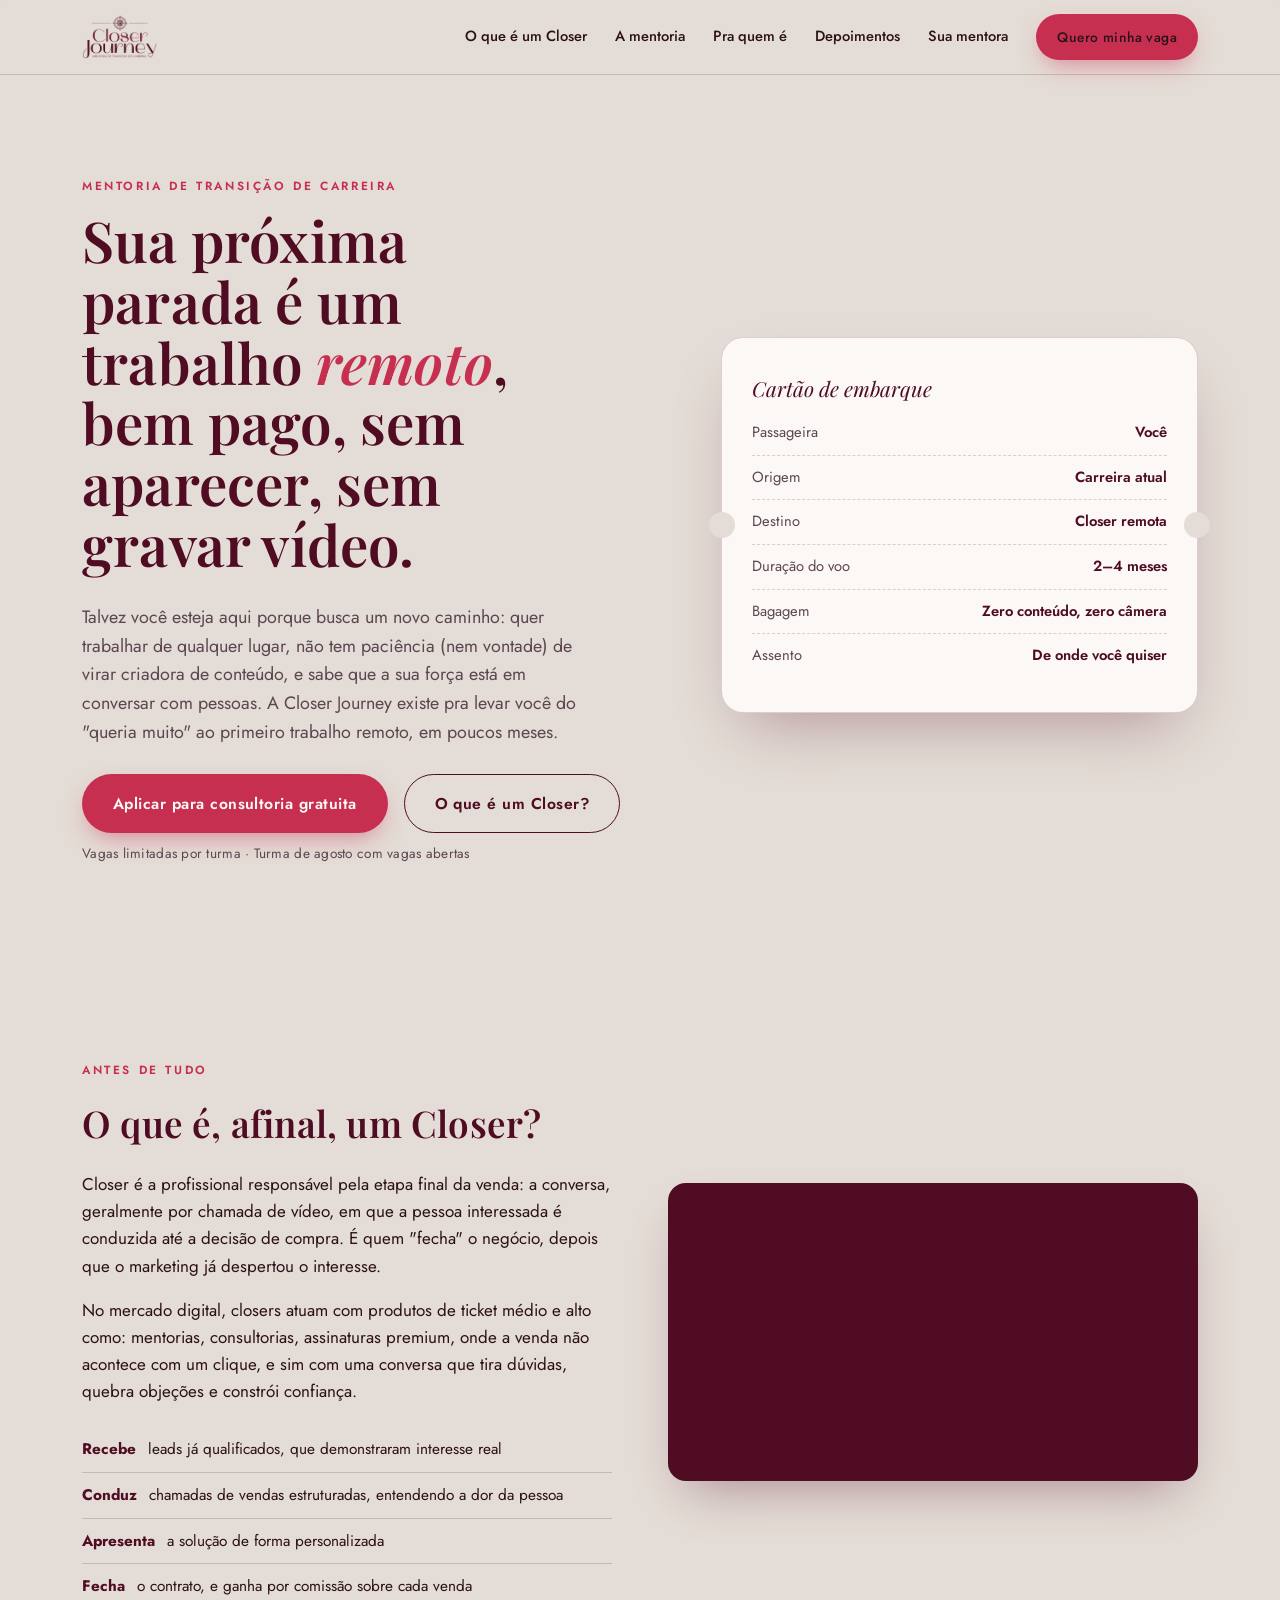
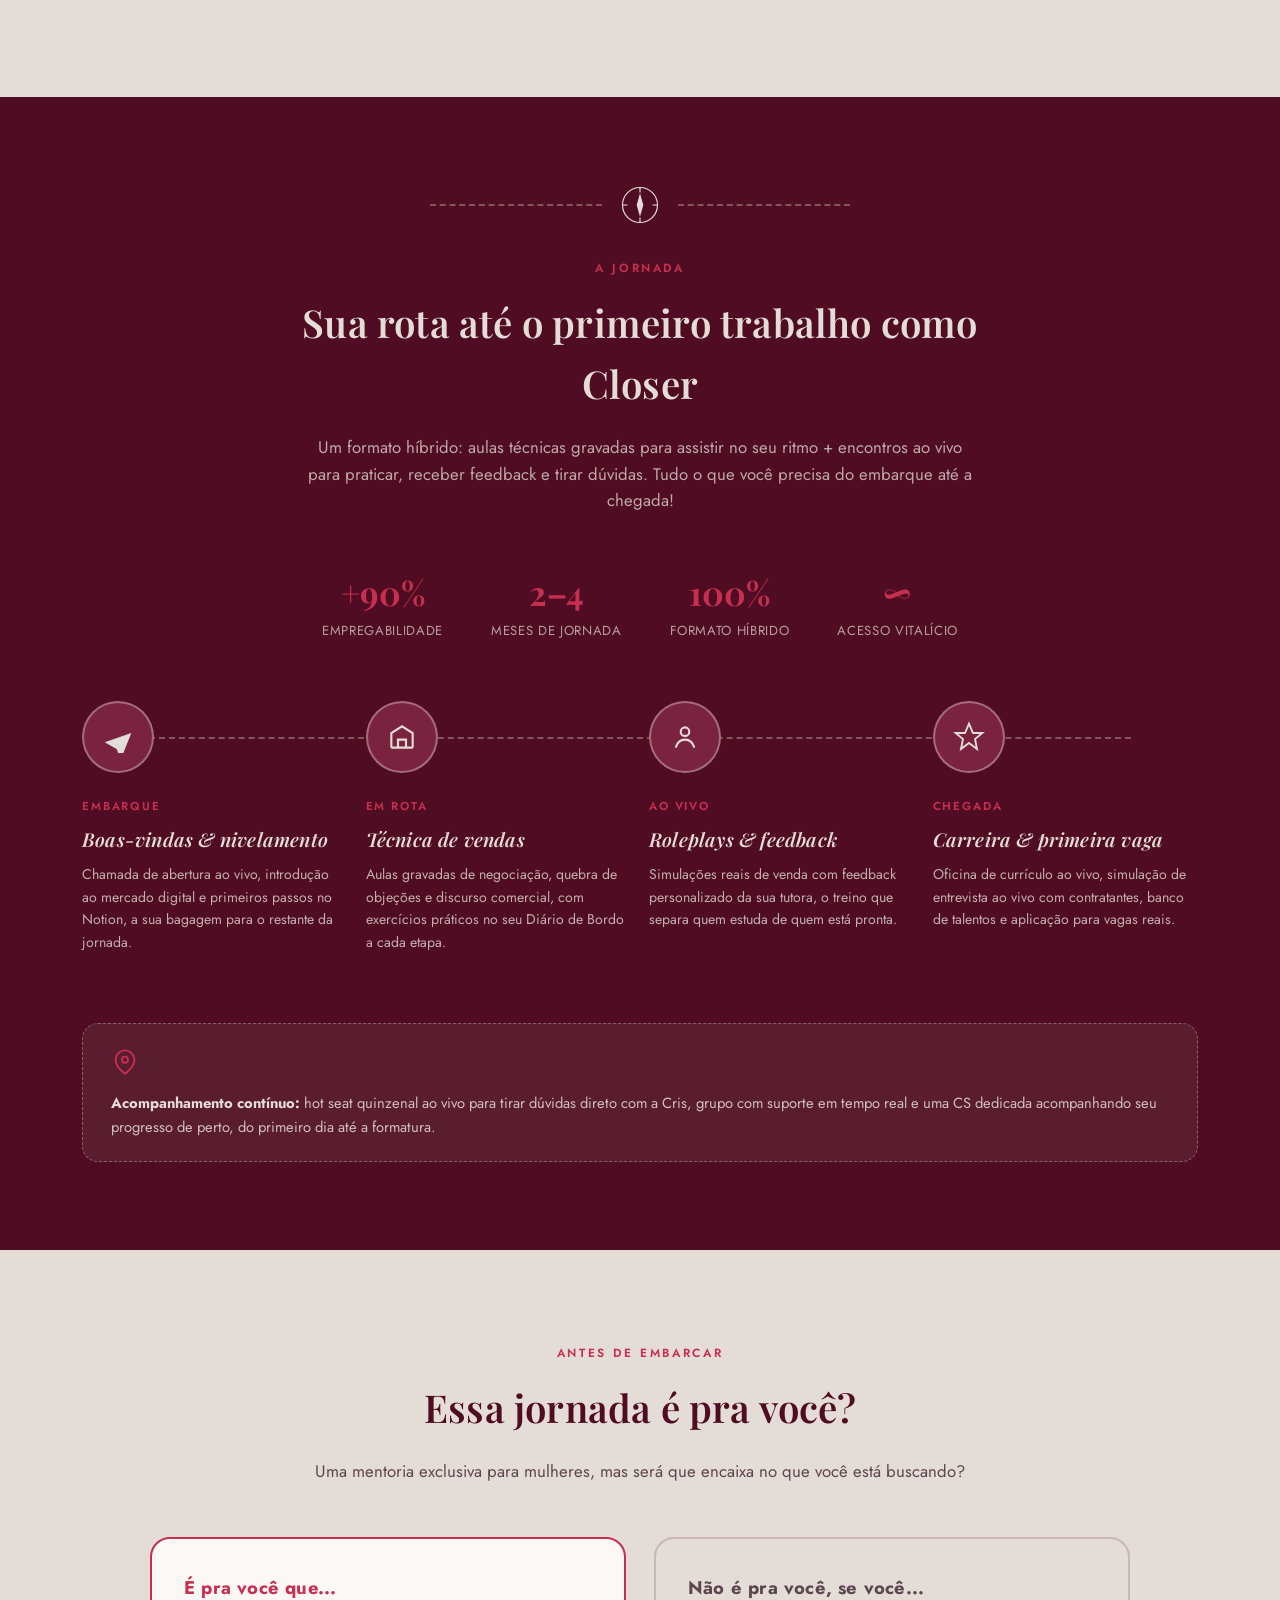
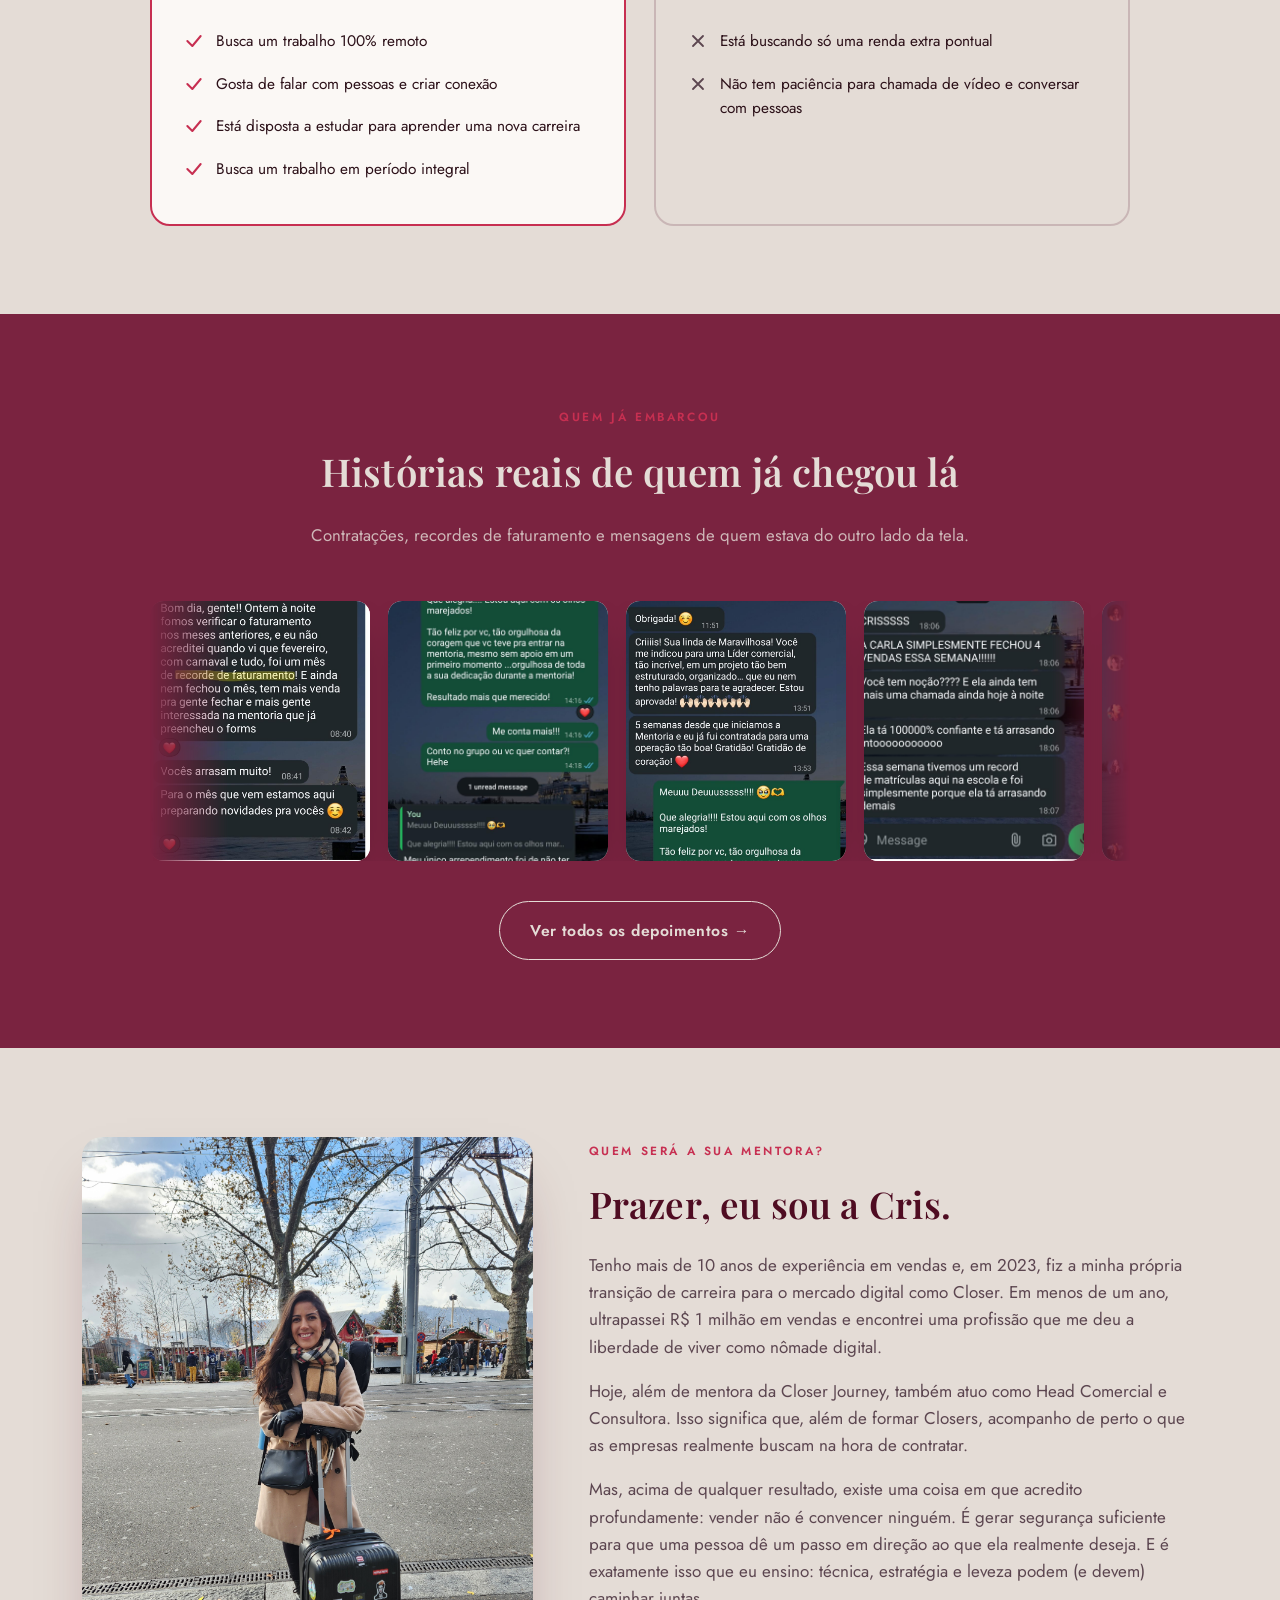
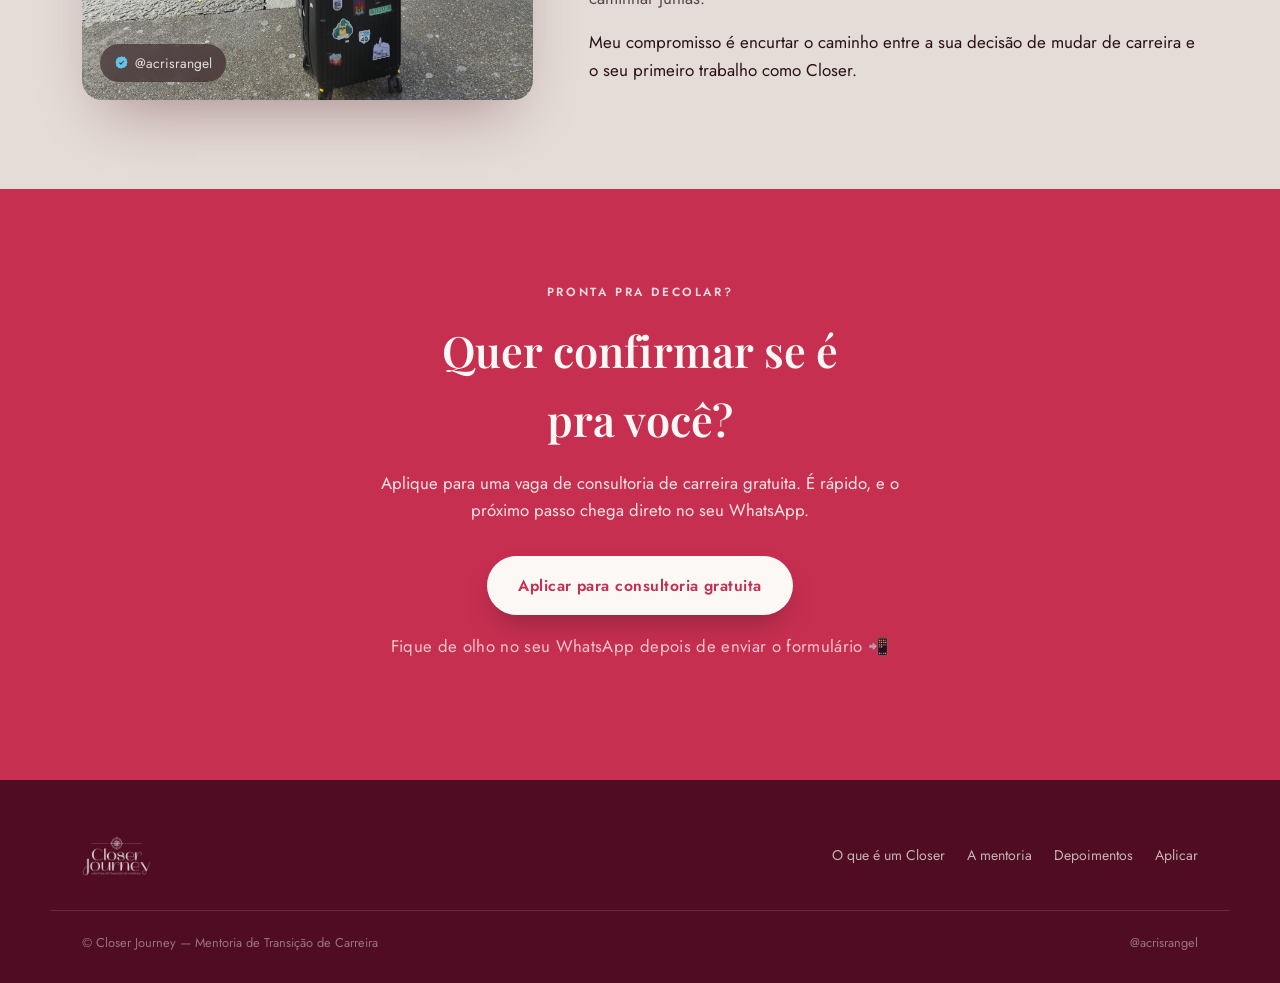
==== commit ed94ea13: "Update index.html novo ajuste" ====
--- a/index.html
+++ b/index.html
@@ -8,7 +8,7 @@
 <link rel="icon" type="image/png" href="/assets/favicon.png">
 </head>
 <body>
- 
+
 <!-- ============ NAV ============ -->
 <header class="site-nav">
   <div class="container">
@@ -23,7 +23,7 @@
     </nav>
   </div>
 </header>
- 
+
 <!-- ============ HERO / PERSONA ============ -->
 <section class="hero">
   <div class="container">
@@ -41,7 +41,7 @@
       </div>
       <p class="hero-note">Vagas limitadas por turma · Turma de agosto com vagas abertas</p>
     </div>
- 
+
     <div class="hero-ticket">
       <p class="ticket-title">Cartão de embarque</p>
       <div class="ticket-row"><span>Passageira</span><span>Você</span></div>
@@ -53,7 +53,7 @@
     </div>
   </div>
 </section>
- 
+
 <!-- ============ O QUE É UM CLOSER ============ -->
 <section class="closer-section" id="o-que-e">
   <div class="container">
@@ -78,7 +78,7 @@
     </div>
   </div>
 </section>
- 
+
 <!-- ============ SOBRE A MENTORIA ============ -->
 <section class="mentoria" id="mentoria">
   <div class="container">
@@ -92,14 +92,14 @@
       <h2>Sua rota até o primeiro trabalho como Closer</h2>
       <p>Um formato híbrido: aulas técnicas gravadas para assistir no seu ritmo + encontros ao vivo para praticar, receber feedback e tirar dúvidas. Tudo o que você precisa do embarque até a chegada!</p>
     </div>
- 
+
     <div class="mentoria-stats">
       <div class="stat"><div class="num">+90%</div><div class="lbl">Empregabilidade</div></div>
       <div class="stat"><div class="num">2–4</div><div class="lbl">Meses de jornada</div></div>
       <div class="stat"><div class="num">100%</div><div class="lbl">Formato híbrido</div></div>
       <div class="stat"><div class="num">∞</div><div class="lbl">Acesso vitalício</div></div>
     </div>
- 
+
     <div class="journey">
       <div class="stop">
         <div class="stop-icon"><svg viewBox="0 0 24 24" fill="none"><path d="M2 16l20-7-8 20-3-8-9-5z" fill="currentColor"/></svg></div>
@@ -126,7 +126,7 @@
         <p>Oficina de currículo ao vivo, simulação de entrevista ao vivo com contratantes, banco de talentos e aplicação para vagas reais.</p>
       </div>
     </div>
- 
+
     <div class="thread">
       <svg viewBox="0 0 24 24" fill="none"><path d="M12 22s-8-5.2-8-12A8 8 0 0112 2a8 8 0 018 8c0 6.8-8 12-8 12z" stroke="currentColor" stroke-width="1.6"/><circle cx="12" cy="10" r="2.6" stroke="currentColor" stroke-width="1.6"/></svg>
       <p><b>Acompanhamento contínuo:</b> hot seat quinzenal ao vivo para tirar dúvidas direto
@@ -135,7 +135,7 @@
     </div>
   </div>
 </section>
- 
+
 <!-- ============ PRA QUEM É / NÃO É ============ -->
 <section class="fit" id="para-quem">
   <div class="container">
@@ -164,7 +164,7 @@
     </div>
   </div>
 </section>
- 
+
 <!-- ============ DEPOIMENTOS TEASER ============ -->
 <section class="testi-teaser">
   <div class="container">
@@ -173,10 +173,17 @@
       <h2>Histórias reais de quem já chegou lá</h2>
       <p>Contratações, recordes de faturamento e mensagens de quem estava do outro lado da tela.</p>
     </div>
-    <a class="btn btn-primary js-open-depoimentos" href="depoimentos.html" rel="noopener">Ver depoimentos</a>
+    <div class="teaser-strip">
+      <div class="teaser-card"><img src="assets/depoimento8.jpg" alt="Depoimento"></div>
+      <div class="teaser-card"><img src="assets/depoimento6.jpg" alt="Depoimento"></div>
+      <div class="teaser-card"><img src="assets/depoimento5.jpg" alt="Depoimento"></div>
+      <div class="teaser-card"><img src="assets/depoimento3.jpg" alt="Depoimento"></div>
+      <div class="teaser-card"><img src="assets/depoimento12.jpg" alt="Depoimento"></div>
+    </div>
+    <a class="btn btn-ghost on-dark js-open-depoimentos" href="depoimentos.html" rel="noopener">Ver todos os depoimentos →</a>
   </div>
 </section>
- 
+
 <!-- ============ MENTORA ============ -->
 <section class="mentora" id="mentora">
   <div class="container">
@@ -204,7 +211,7 @@
     </div>
   </div>
 </section>
- 
+
 <!-- ============ CTA FINAL ============ -->
 <section class="final-cta" id="cta">
   <div class="container">
@@ -220,7 +227,7 @@
     <p class="hero-note">Fique de olho no seu WhatsApp depois de enviar o formulário 📲</p>
   </div>
 </section>
- 
+
 <!-- ============ FOOTER ============ -->
 <footer>
   <div class="container">
@@ -237,16 +244,16 @@
     <span>@acrisrangel</span>
   </div>
 </footer>
- 
+
 <!-- ============ MODAL DE DEPOIMENTOS (ESTILO CELULAR) ============ -->
 <div class="depo-modal" id="depoModal" aria-hidden="true">
   <div class="depo-modal__overlay" data-depo-close></div>
- 
+
   <div class="depo-modal__dialog" role="dialog" aria-modal="true" aria-label="Depoimentos">
     <button class="depo-modal__close" type="button" aria-label="Fechar depoimentos" data-depo-close>
       <svg viewBox="0 0 24 24" fill="none"><path d="M6 6l12 12M18 6L6 18" stroke="currentColor" stroke-width="2.2" stroke-linecap="round"/></svg>
     </button>
- 
+
     <div class="phone">
       <div class="phone__notch"></div>
       <div class="phone__screen">
@@ -362,7 +369,7 @@
     </div>
   </div>
 </div>
- 
+
 <style>
   /* ---- Modal de depoimentos estilo celular ---- */
   .depo-modal{
@@ -374,7 +381,7 @@
     justify-content: center;
   }
   .depo-modal.is-open{ display: flex; }
- 
+
   .depo-modal__overlay{
     position: absolute;
     inset: 0;
@@ -384,7 +391,7 @@
     transition: opacity .25s ease;
   }
   .depo-modal.is-open .depo-modal__overlay{ opacity: 1; }
- 
+
   .depo-modal__dialog{
     position: relative;
     z-index: 1;
@@ -399,7 +406,7 @@
     transform: translateY(0) scale(1);
     opacity: 1;
   }
- 
+
   .depo-modal__close{
     position: absolute;
     top: -46px;
@@ -418,7 +425,7 @@
   }
   .depo-modal__close:hover{ transform: scale(1.08); }
   .depo-modal__close svg{ width: 18px; height: 18px; }
- 
+
   .phone{
     width: min(88vw, 360px);
     height: min(82vh, 720px);
@@ -500,7 +507,7 @@
     border: 0;
     display: block;
   }
- 
+
   /* ---- Header estilo feed do Instagram (avatar + @ + verificado) ---- */
   .depo-card{
     position: relative;
@@ -540,7 +547,7 @@
     color: var(--rose, #C72F51);
     flex-shrink: 0;
   }
- 
+
   /* Nos cards de vídeo, o header sobrepõe o vídeo em vez de ficar acima */
   .depo-card--video .depo-card__header{
     position: absolute;
@@ -563,22 +570,22 @@
     border-radius: 3px;
     margin: 10px auto 2px;
   }
- 
+
   @media (max-width: 480px){
     .phone{ width: 92vw; height: 86vh; }
     .depo-modal__close{ top: -44px; }
   }
 </style>
- 
+
 <script>
 (function(){
   var modal = document.getElementById('depoModal');
   if(!modal) return;
- 
+
   var triggers = document.querySelectorAll('.js-open-depoimentos');
   var closers = modal.querySelectorAll('[data-depo-close]');
   var lastFocused = null;
- 
+
   function openModal(e){
     if(e) e.preventDefault();
     lastFocused = document.activeElement;
@@ -586,48 +593,48 @@
     modal.setAttribute('aria-hidden', 'false');
     document.body.style.overflow = 'hidden';
   }
- 
+
   function closeModal(){
     modal.classList.remove('is-open');
     modal.setAttribute('aria-hidden', 'true');
     document.body.style.overflow = '';
     if(lastFocused) lastFocused.focus();
   }
- 
+
   triggers.forEach(function(t){ t.addEventListener('click', openModal); });
   closers.forEach(function(c){ c.addEventListener('click', closeModal); });
- 
+
   document.addEventListener('keydown', function(e){
     if(e.key === 'Escape' && modal.classList.contains('is-open')) closeModal();
   });
- 
+
   // Pausa o outro vídeo do YouTube automaticamente quando um deles é reproduzido
   var videoIframes = modal.querySelectorAll('.phone__video-wrap iframe');
- 
+
   function postToPlayer(iframe, func){
     if(!iframe || !iframe.contentWindow) return;
     iframe.contentWindow.postMessage(JSON.stringify({ event: 'command', func: func, args: [] }), '*');
   }
- 
+
   videoIframes.forEach(function(iframe){
     iframe.addEventListener('load', function(){
       iframe.contentWindow.postMessage(JSON.stringify({ event: 'listening', id: iframe.id }), '*');
     });
   });
- 
+
   window.addEventListener('message', function(e){
     var data;
     try { data = JSON.parse(e.data); } catch(err){ return; }
     if(data.event !== 'onStateChange') return;
     if(data.info !== 1) return; // 1 = playing
- 
+
     videoIframes.forEach(function(iframe){
       if(iframe.contentWindow !== e.source){
         postToPlayer(iframe, 'pauseVideo');
       }
     });
   });
- 
+
   // Ao fechar o modal, pausa todos os vídeos
   closers.forEach(function(c){
     c.addEventListener('click', function(){
@@ -636,7 +643,6 @@
   });
 })();
 </script>
- 
+
 </body>
 </html>
- 
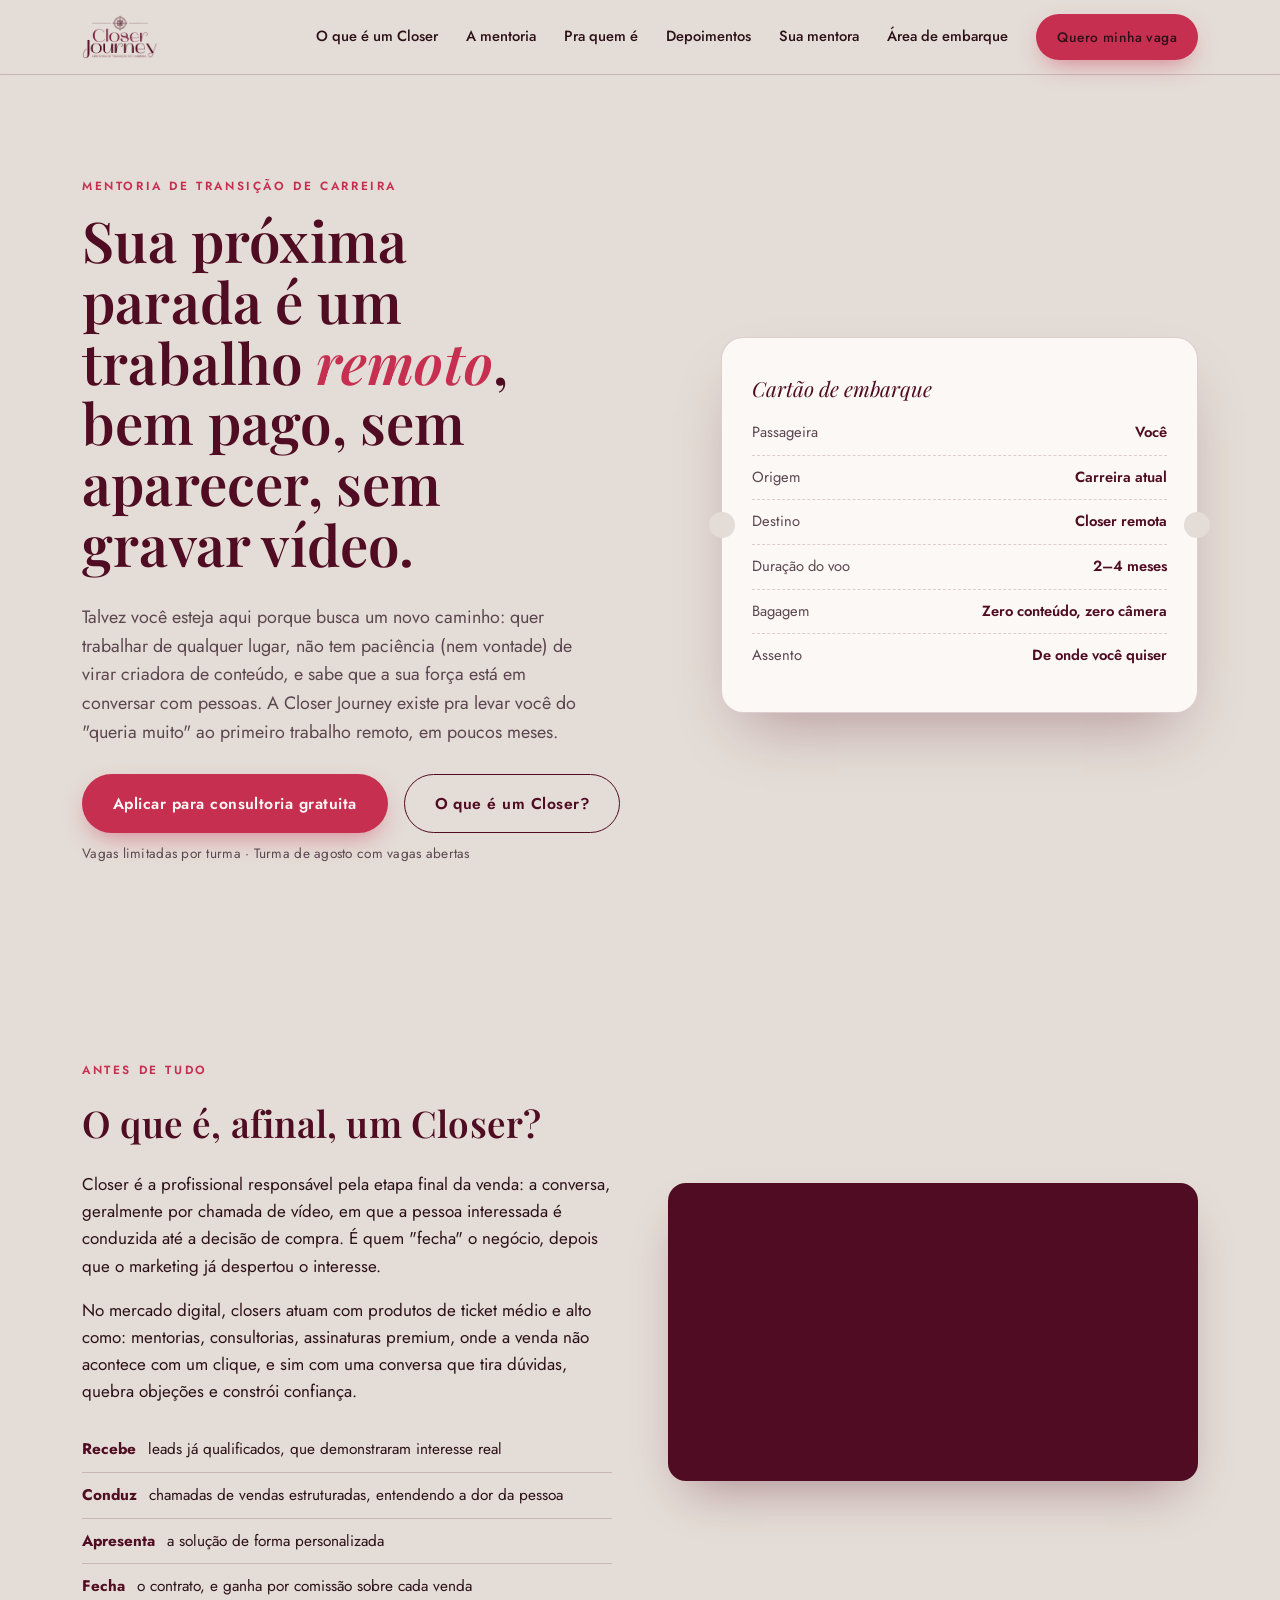
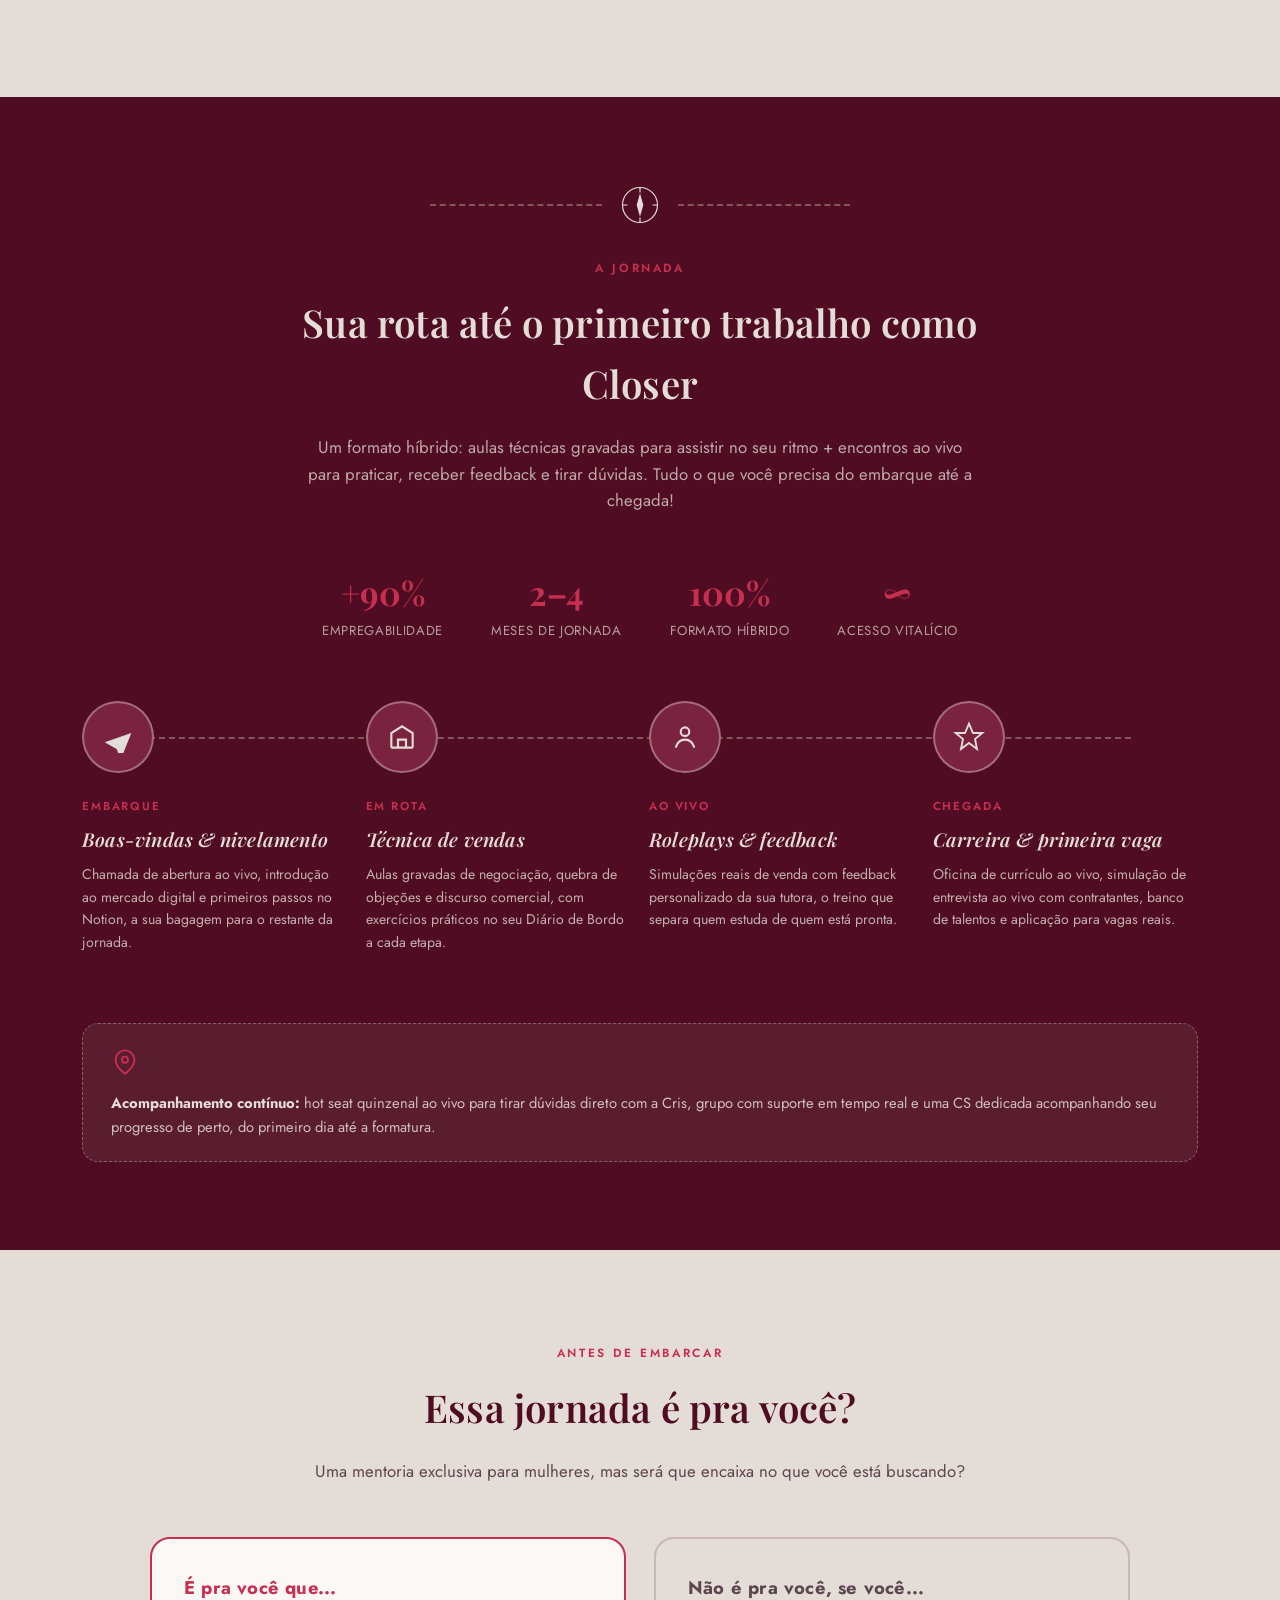
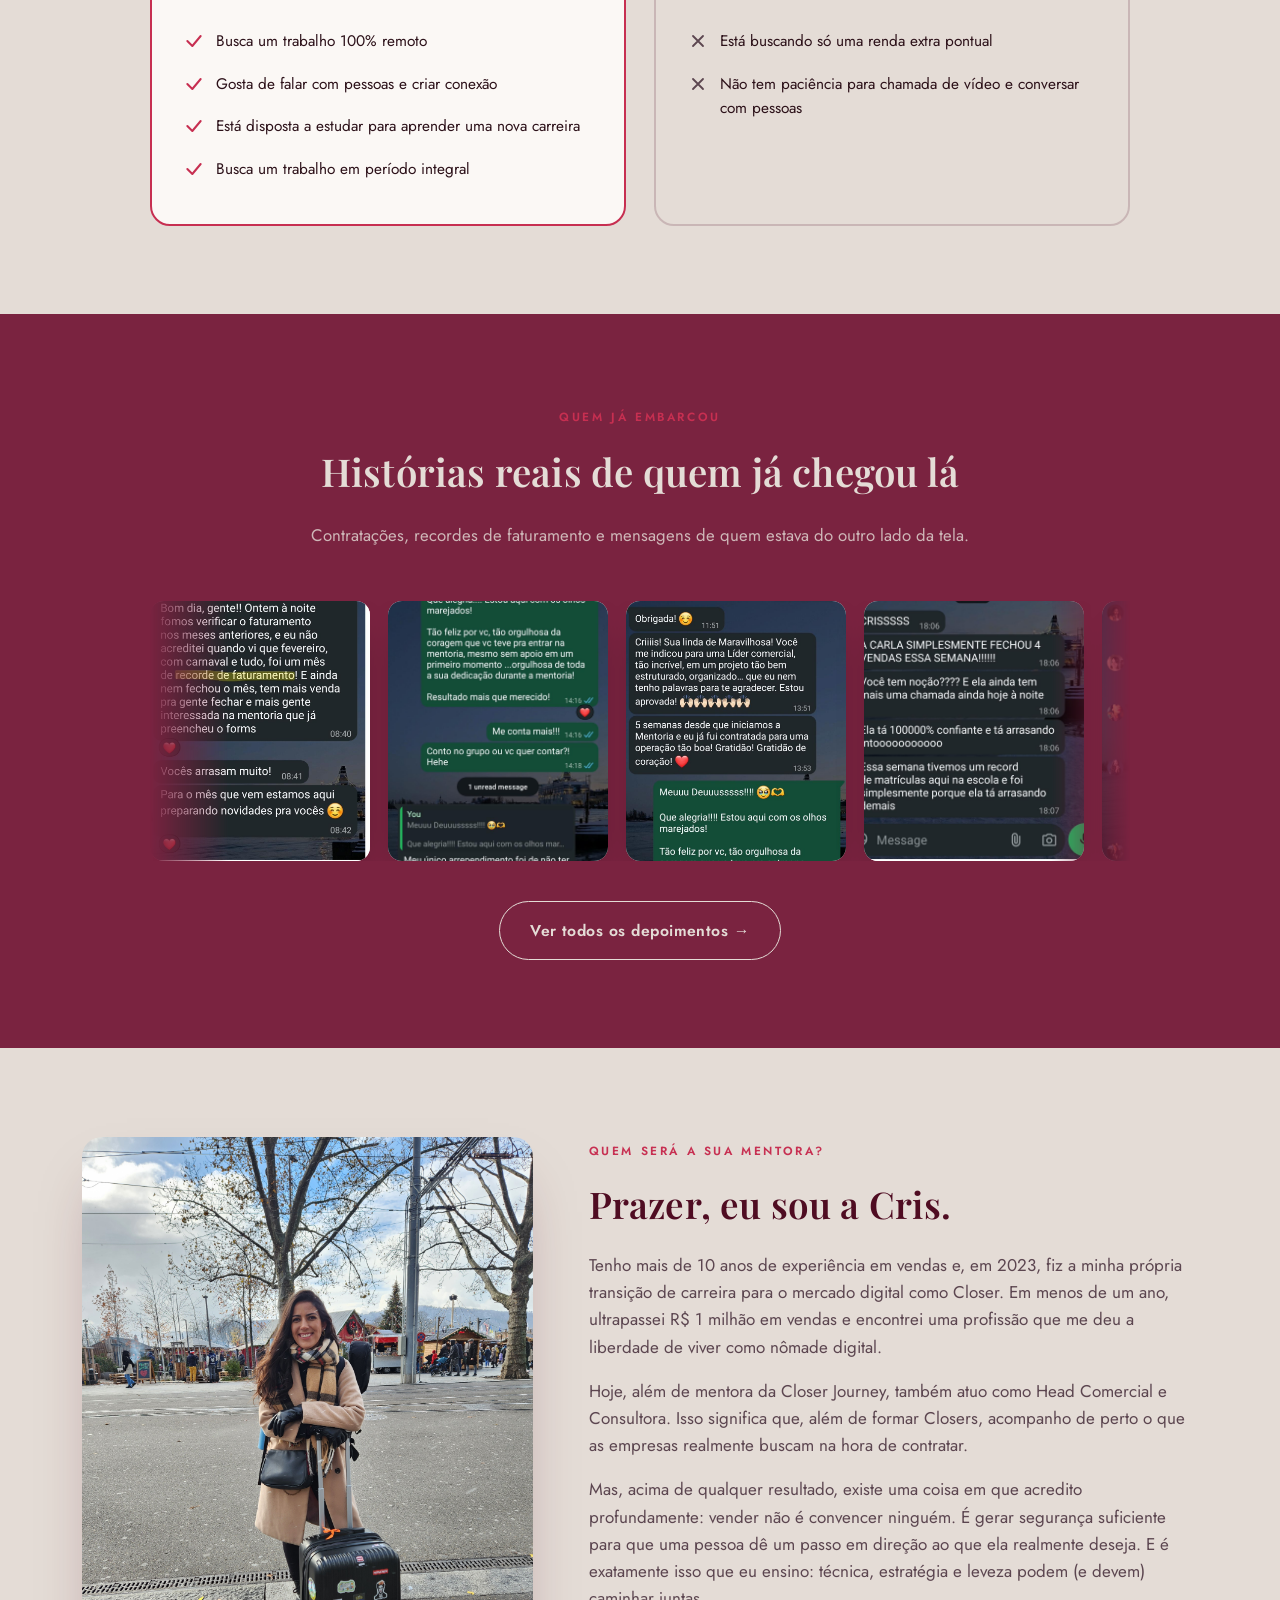
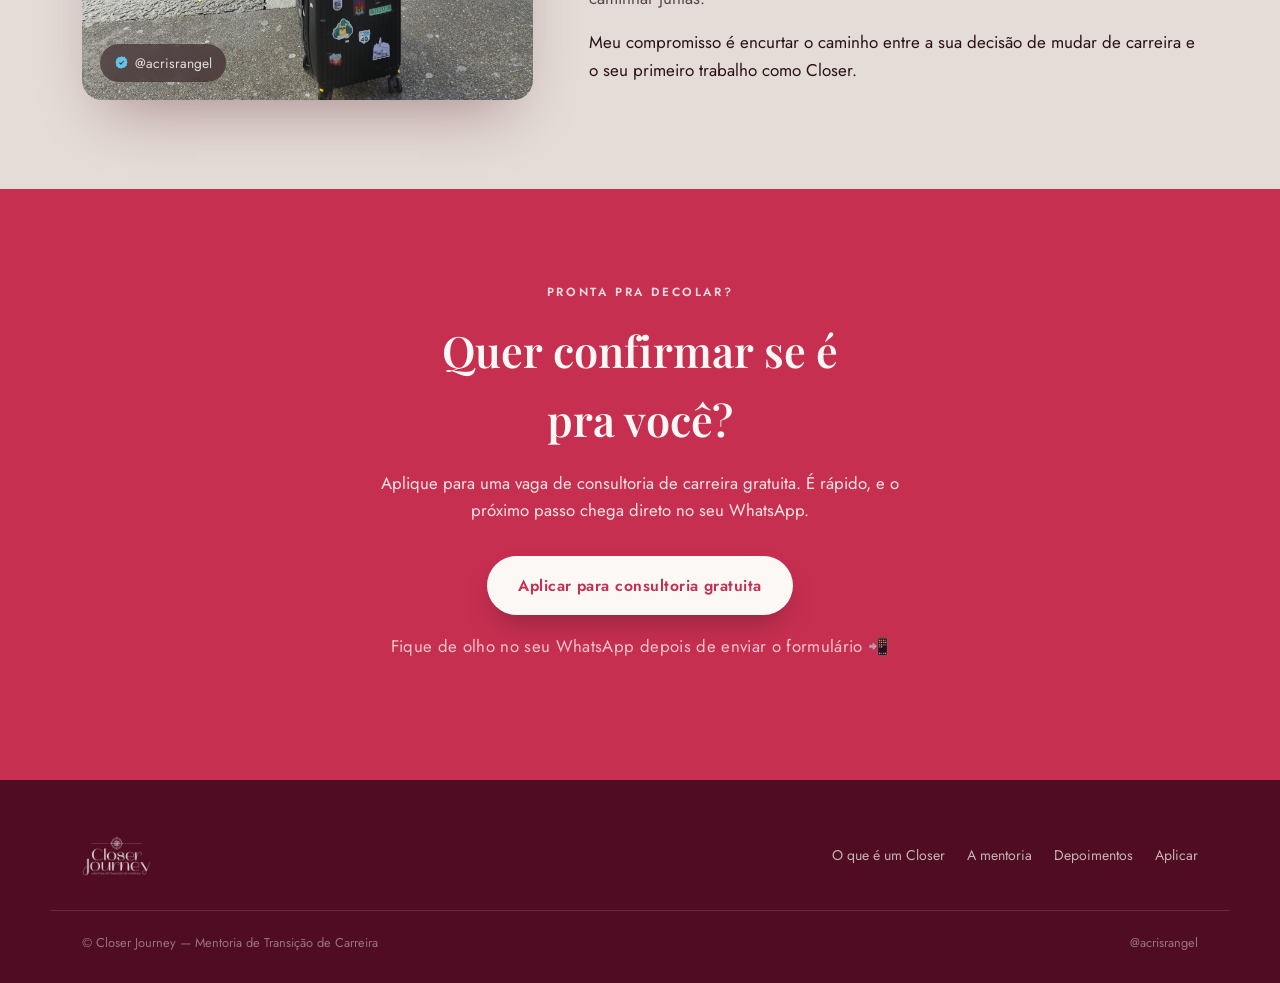
==== commit 875dd9ee: "Update index.html" ====
--- a/index.html
+++ b/index.html
@@ -3,7 +3,7 @@
 <head>
 <meta charset="UTF-8">
 <meta name="viewport" content="width=device-width, initial-scale=1.0">
-<title>Closer Journey — Mentoria de Transição de Carreira</title>
+<title>Closer Journey • Mentoria de Transição de Carreira</title>
 <link rel="stylesheet" href="styles.css">
 <link rel="icon" type="image/png" href="/assets/favicon.png">
 </head>
@@ -19,6 +19,7 @@
       <a href="#para-quem">Pra quem é</a>
       <a href="depoimentos.html" class="js-open-depoimentos" rel="noopener">Depoimentos</a>
       <a href="#mentora">Sua mentora</a>
+      <a href="embarque.html">Área de embarque</a>
       <a class="btn btn-primary nav-cta" href="#cta">Quero minha vaga</a>
     </nav>
   </div>
@@ -263,102 +264,108 @@
         <div class="phone__scroll">
           <div class="depo-card depo-card--video">
             <div class="depo-card__header">
-              <img class="depo-card__avatar" src="assets/cris-foto-nova.jpeg" alt="Cris Rangel">
-              <span class="depo-card__handle">@acrisrangel<svg class="depo-card__badge" viewBox="0 0 24 24" fill="currentColor"><path d="M12 2l2.4 1.3 2.7-.4 1.3 2.4 2.4 1.3-.4 2.7 1.3 2.4-1.3 2.4.4 2.7-2.4 1.3-1.3 2.4-2.7-.4L12 22l-2.4-1.3-2.7.4-1.3-2.4-2.4-1.3.4-2.7L2.3 12l1.3-2.4-.4-2.7 2.4-1.3 1.3-2.4 2.7.4L12 2z"/><path d="M9 12.5l2 2 4-4.5" stroke="#4F0C22" stroke-width="1.8" fill="none" stroke-linecap="round" stroke-linejoin="round"/></svg></span>
-            </div>
-            <div class="phone__video-wrap">
-              <iframe class="depo-yt-frame" id="depoVideo1" src="https://www.youtube.com/embed/Y6XpZt5BRQE?enablejsapi=1" title="Depoimento em vídeo" allow="accelerometer; autoplay; clipboard-write; encrypted-media; gyroscope; picture-in-picture" allowfullscreen loading="lazy"></iframe>
+              <img class="depo-card__avatar" src="assets/cris-foto-nova.jpg" alt="Cris Rangel">
+              <span class="depo-card__handle">@acrisrangel<svg class="depo-card__badge" viewBox="0 0 24 24" fill="currentColor"><path d="M12 2l2.4 1.3 2.7-.4 1.3 2.4 2.4 1.3-.4 2.7 1.3 2.4-1.3 2.4.4 2.7-2.4 1.3-1.3 2.4-2.7-.4L12 22l-2.4-1.3-2.7.4-1.3-2.4-2.4-1.3.4-2.7L2.3 12l1.3-2.4-.4-2.7 2.4-1.3 1.3-2.4 2.7.4L12 2z"/><path d="M9 12.5l2 2 4-4.5" stroke="#4F0C22" stroke-width="1.8" fill="none" stroke-linecap="round" stroke-linejoin="round"/></svg></span>
+            </div>
+            <div class="phone__video-wrap yt-facade" id="ytFacade1" data-yt-id="Y6XpZt5BRQE">
+              <img class="yt-facade__thumb" src="https://img.youtube.com/vi/Y6XpZt5BRQE/hqdefault.jpg" alt="" loading="lazy">
+              <button class="yt-facade__play" type="button" aria-label="Reproduzir vídeo">
+                <svg viewBox="0 0 24 24" fill="currentColor"><path d="M8 5v14l11-7z"/></svg>
+              </button>
             </div>
           </div>
           <div class="depo-card depo-card--video">
             <div class="depo-card__header">
-              <img class="depo-card__avatar" src="assets/cris-foto-nova.jpeg" alt="Cris Rangel">
-              <span class="depo-card__handle">@acrisrangel<svg class="depo-card__badge" viewBox="0 0 24 24" fill="currentColor"><path d="M12 2l2.4 1.3 2.7-.4 1.3 2.4 2.4 1.3-.4 2.7 1.3 2.4-1.3 2.4.4 2.7-2.4 1.3-1.3 2.4-2.7-.4L12 22l-2.4-1.3-2.7.4-1.3-2.4-2.4-1.3.4-2.7L2.3 12l1.3-2.4-.4-2.7 2.4-1.3 1.3-2.4 2.7.4L12 2z"/><path d="M9 12.5l2 2 4-4.5" stroke="#4F0C22" stroke-width="1.8" fill="none" stroke-linecap="round" stroke-linejoin="round"/></svg></span>
-            </div>
-            <div class="phone__video-wrap">
-              <iframe class="depo-yt-frame" id="depoVideo2" src="https://www.youtube.com/embed/68ccqgZpCwA?enablejsapi=1" title="Depoimento em vídeo" allow="accelerometer; autoplay; clipboard-write; encrypted-media; gyroscope; picture-in-picture" allowfullscreen loading="lazy"></iframe>
-            </div>
-          </div>
-          <div class="depo-card">
-            <div class="depo-card__header">
-              <img class="depo-card__avatar" src="assets/cris-foto-nova.jpeg" alt="Cris Rangel">
+              <img class="depo-card__avatar" src="assets/cris-foto-nova.jpg" alt="Cris Rangel">
+              <span class="depo-card__handle">@acrisrangel<svg class="depo-card__badge" viewBox="0 0 24 24" fill="currentColor"><path d="M12 2l2.4 1.3 2.7-.4 1.3 2.4 2.4 1.3-.4 2.7 1.3 2.4-1.3 2.4.4 2.7-2.4 1.3-1.3 2.4-2.7-.4L12 22l-2.4-1.3-2.7.4-1.3-2.4-2.4-1.3.4-2.7L2.3 12l1.3-2.4-.4-2.7 2.4-1.3 1.3-2.4 2.7.4L12 2z"/><path d="M9 12.5l2 2 4-4.5" stroke="#4F0C22" stroke-width="1.8" fill="none" stroke-linecap="round" stroke-linejoin="round"/></svg></span>
+            </div>
+            <div class="phone__video-wrap yt-facade" id="ytFacade2" data-yt-id="68ccqgZpCwA">
+              <img class="yt-facade__thumb" src="https://img.youtube.com/vi/68ccqgZpCwA/hqdefault.jpg" alt="" loading="lazy">
+              <button class="yt-facade__play" type="button" aria-label="Reproduzir vídeo">
+                <svg viewBox="0 0 24 24" fill="currentColor"><path d="M8 5v14l11-7z"/></svg>
+              </button>
+            </div>
+          </div>
+          <div class="depo-card">
+            <div class="depo-card__header">
+              <img class="depo-card__avatar" src="assets/cris-foto-nova.jpg" alt="Cris Rangel">
               <span class="depo-card__handle">@acrisrangel<svg class="depo-card__badge" viewBox="0 0 24 24" fill="currentColor"><path d="M12 2l2.4 1.3 2.7-.4 1.3 2.4 2.4 1.3-.4 2.7 1.3 2.4-1.3 2.4.4 2.7-2.4 1.3-1.3 2.4-2.7-.4L12 22l-2.4-1.3-2.7.4-1.3-2.4-2.4-1.3.4-2.7L2.3 12l1.3-2.4-.4-2.7 2.4-1.3 1.3-2.4 2.7.4L12 2z"/><path d="M9 12.5l2 2 4-4.5" stroke="#4F0C22" stroke-width="1.8" fill="none" stroke-linecap="round" stroke-linejoin="round"/></svg></span>
             </div>
             <img src="assets/depoimento1.jpg" alt="Depoimento 1" loading="lazy">
           </div>
           <div class="depo-card">
             <div class="depo-card__header">
-              <img class="depo-card__avatar" src="assets/cris-foto-nova.jpeg" alt="Cris Rangel">
+              <img class="depo-card__avatar" src="assets/cris-foto-nova.jpg" alt="Cris Rangel">
               <span class="depo-card__handle">@acrisrangel<svg class="depo-card__badge" viewBox="0 0 24 24" fill="currentColor"><path d="M12 2l2.4 1.3 2.7-.4 1.3 2.4 2.4 1.3-.4 2.7 1.3 2.4-1.3 2.4.4 2.7-2.4 1.3-1.3 2.4-2.7-.4L12 22l-2.4-1.3-2.7.4-1.3-2.4-2.4-1.3.4-2.7L2.3 12l1.3-2.4-.4-2.7 2.4-1.3 1.3-2.4 2.7.4L12 2z"/><path d="M9 12.5l2 2 4-4.5" stroke="#4F0C22" stroke-width="1.8" fill="none" stroke-linecap="round" stroke-linejoin="round"/></svg></span>
             </div>
             <img src="assets/depoimento2.jpg" alt="Depoimento 2" loading="lazy">
           </div>
           <div class="depo-card">
             <div class="depo-card__header">
-              <img class="depo-card__avatar" src="assets/cris-foto-nova.jpeg" alt="Cris Rangel">
+              <img class="depo-card__avatar" src="assets/cris-foto-nova.jpg" alt="Cris Rangel">
               <span class="depo-card__handle">@acrisrangel<svg class="depo-card__badge" viewBox="0 0 24 24" fill="currentColor"><path d="M12 2l2.4 1.3 2.7-.4 1.3 2.4 2.4 1.3-.4 2.7 1.3 2.4-1.3 2.4.4 2.7-2.4 1.3-1.3 2.4-2.7-.4L12 22l-2.4-1.3-2.7.4-1.3-2.4-2.4-1.3.4-2.7L2.3 12l1.3-2.4-.4-2.7 2.4-1.3 1.3-2.4 2.7.4L12 2z"/><path d="M9 12.5l2 2 4-4.5" stroke="#4F0C22" stroke-width="1.8" fill="none" stroke-linecap="round" stroke-linejoin="round"/></svg></span>
             </div>
             <img src="assets/depoimento3.jpg" alt="Depoimento 3" loading="lazy">
           </div>
           <div class="depo-card">
             <div class="depo-card__header">
-              <img class="depo-card__avatar" src="assets/cris-foto-nova.jpeg" alt="Cris Rangel">
+              <img class="depo-card__avatar" src="assets/cris-foto-nova.jpg" alt="Cris Rangel">
               <span class="depo-card__handle">@acrisrangel<svg class="depo-card__badge" viewBox="0 0 24 24" fill="currentColor"><path d="M12 2l2.4 1.3 2.7-.4 1.3 2.4 2.4 1.3-.4 2.7 1.3 2.4-1.3 2.4.4 2.7-2.4 1.3-1.3 2.4-2.7-.4L12 22l-2.4-1.3-2.7.4-1.3-2.4-2.4-1.3.4-2.7L2.3 12l1.3-2.4-.4-2.7 2.4-1.3 1.3-2.4 2.7.4L12 2z"/><path d="M9 12.5l2 2 4-4.5" stroke="#4F0C22" stroke-width="1.8" fill="none" stroke-linecap="round" stroke-linejoin="round"/></svg></span>
             </div>
             <img src="assets/depoimento4.jpg" alt="Depoimento 4" loading="lazy">
           </div>
           <div class="depo-card">
             <div class="depo-card__header">
-              <img class="depo-card__avatar" src="assets/cris-foto-nova.jpeg" alt="Cris Rangel">
+              <img class="depo-card__avatar" src="assets/cris-foto-nova.jpg" alt="Cris Rangel">
               <span class="depo-card__handle">@acrisrangel<svg class="depo-card__badge" viewBox="0 0 24 24" fill="currentColor"><path d="M12 2l2.4 1.3 2.7-.4 1.3 2.4 2.4 1.3-.4 2.7 1.3 2.4-1.3 2.4.4 2.7-2.4 1.3-1.3 2.4-2.7-.4L12 22l-2.4-1.3-2.7.4-1.3-2.4-2.4-1.3.4-2.7L2.3 12l1.3-2.4-.4-2.7 2.4-1.3 1.3-2.4 2.7.4L12 2z"/><path d="M9 12.5l2 2 4-4.5" stroke="#4F0C22" stroke-width="1.8" fill="none" stroke-linecap="round" stroke-linejoin="round"/></svg></span>
             </div>
             <img src="assets/depoimento5.jpg" alt="Depoimento 5" loading="lazy">
           </div>
           <div class="depo-card">
             <div class="depo-card__header">
-              <img class="depo-card__avatar" src="assets/cris-foto-nova.jpeg" alt="Cris Rangel">
+              <img class="depo-card__avatar" src="assets/cris-foto-nova.jpg" alt="Cris Rangel">
               <span class="depo-card__handle">@acrisrangel<svg class="depo-card__badge" viewBox="0 0 24 24" fill="currentColor"><path d="M12 2l2.4 1.3 2.7-.4 1.3 2.4 2.4 1.3-.4 2.7 1.3 2.4-1.3 2.4.4 2.7-2.4 1.3-1.3 2.4-2.7-.4L12 22l-2.4-1.3-2.7.4-1.3-2.4-2.4-1.3.4-2.7L2.3 12l1.3-2.4-.4-2.7 2.4-1.3 1.3-2.4 2.7.4L12 2z"/><path d="M9 12.5l2 2 4-4.5" stroke="#4F0C22" stroke-width="1.8" fill="none" stroke-linecap="round" stroke-linejoin="round"/></svg></span>
             </div>
             <img src="assets/depoimento6.jpg" alt="Depoimento 6" loading="lazy">
           </div>
           <div class="depo-card">
             <div class="depo-card__header">
-              <img class="depo-card__avatar" src="assets/cris-foto-nova.jpeg" alt="Cris Rangel">
+              <img class="depo-card__avatar" src="assets/cris-foto-nova.jpg" alt="Cris Rangel">
               <span class="depo-card__handle">@acrisrangel<svg class="depo-card__badge" viewBox="0 0 24 24" fill="currentColor"><path d="M12 2l2.4 1.3 2.7-.4 1.3 2.4 2.4 1.3-.4 2.7 1.3 2.4-1.3 2.4.4 2.7-2.4 1.3-1.3 2.4-2.7-.4L12 22l-2.4-1.3-2.7.4-1.3-2.4-2.4-1.3.4-2.7L2.3 12l1.3-2.4-.4-2.7 2.4-1.3 1.3-2.4 2.7.4L12 2z"/><path d="M9 12.5l2 2 4-4.5" stroke="#4F0C22" stroke-width="1.8" fill="none" stroke-linecap="round" stroke-linejoin="round"/></svg></span>
             </div>
             <img src="assets/depoimento7.jpg" alt="Depoimento 7" loading="lazy">
           </div>
           <div class="depo-card">
             <div class="depo-card__header">
-              <img class="depo-card__avatar" src="assets/cris-foto-nova.jpeg" alt="Cris Rangel">
+              <img class="depo-card__avatar" src="assets/cris-foto-nova.jpg" alt="Cris Rangel">
               <span class="depo-card__handle">@acrisrangel<svg class="depo-card__badge" viewBox="0 0 24 24" fill="currentColor"><path d="M12 2l2.4 1.3 2.7-.4 1.3 2.4 2.4 1.3-.4 2.7 1.3 2.4-1.3 2.4.4 2.7-2.4 1.3-1.3 2.4-2.7-.4L12 22l-2.4-1.3-2.7.4-1.3-2.4-2.4-1.3.4-2.7L2.3 12l1.3-2.4-.4-2.7 2.4-1.3 1.3-2.4 2.7.4L12 2z"/><path d="M9 12.5l2 2 4-4.5" stroke="#4F0C22" stroke-width="1.8" fill="none" stroke-linecap="round" stroke-linejoin="round"/></svg></span>
             </div>
             <img src="assets/depoimento8.jpg" alt="Depoimento 8" loading="lazy">
           </div>
           <div class="depo-card">
             <div class="depo-card__header">
-              <img class="depo-card__avatar" src="assets/cris-foto-nova.jpeg" alt="Cris Rangel">
+              <img class="depo-card__avatar" src="assets/cris-foto-nova.jpg" alt="Cris Rangel">
               <span class="depo-card__handle">@acrisrangel<svg class="depo-card__badge" viewBox="0 0 24 24" fill="currentColor"><path d="M12 2l2.4 1.3 2.7-.4 1.3 2.4 2.4 1.3-.4 2.7 1.3 2.4-1.3 2.4.4 2.7-2.4 1.3-1.3 2.4-2.7-.4L12 22l-2.4-1.3-2.7.4-1.3-2.4-2.4-1.3.4-2.7L2.3 12l1.3-2.4-.4-2.7 2.4-1.3 1.3-2.4 2.7.4L12 2z"/><path d="M9 12.5l2 2 4-4.5" stroke="#4F0C22" stroke-width="1.8" fill="none" stroke-linecap="round" stroke-linejoin="round"/></svg></span>
             </div>
             <img src="assets/depoimento9.jpg" alt="Depoimento 9" loading="lazy">
           </div>
           <div class="depo-card">
             <div class="depo-card__header">
-              <img class="depo-card__avatar" src="assets/cris-foto-nova.jpeg" alt="Cris Rangel">
+              <img class="depo-card__avatar" src="assets/cris-foto-nova.jpg" alt="Cris Rangel">
               <span class="depo-card__handle">@acrisrangel<svg class="depo-card__badge" viewBox="0 0 24 24" fill="currentColor"><path d="M12 2l2.4 1.3 2.7-.4 1.3 2.4 2.4 1.3-.4 2.7 1.3 2.4-1.3 2.4.4 2.7-2.4 1.3-1.3 2.4-2.7-.4L12 22l-2.4-1.3-2.7.4-1.3-2.4-2.4-1.3.4-2.7L2.3 12l1.3-2.4-.4-2.7 2.4-1.3 1.3-2.4 2.7.4L12 2z"/><path d="M9 12.5l2 2 4-4.5" stroke="#4F0C22" stroke-width="1.8" fill="none" stroke-linecap="round" stroke-linejoin="round"/></svg></span>
             </div>
             <img src="assets/depoimento11.jpg" alt="Depoimento 11" loading="lazy">
           </div>
           <div class="depo-card">
             <div class="depo-card__header">
-              <img class="depo-card__avatar" src="assets/cris-foto-nova.jpeg" alt="Cris Rangel">
+              <img class="depo-card__avatar" src="assets/cris-foto-nova.jpg" alt="Cris Rangel">
               <span class="depo-card__handle">@acrisrangel<svg class="depo-card__badge" viewBox="0 0 24 24" fill="currentColor"><path d="M12 2l2.4 1.3 2.7-.4 1.3 2.4 2.4 1.3-.4 2.7 1.3 2.4-1.3 2.4.4 2.7-2.4 1.3-1.3 2.4-2.7-.4L12 22l-2.4-1.3-2.7.4-1.3-2.4-2.4-1.3.4-2.7L2.3 12l1.3-2.4-.4-2.7 2.4-1.3 1.3-2.4 2.7.4L12 2z"/><path d="M9 12.5l2 2 4-4.5" stroke="#4F0C22" stroke-width="1.8" fill="none" stroke-linecap="round" stroke-linejoin="round"/></svg></span>
             </div>
             <img src="assets/depoimento12.jpg" alt="Depoimento 12" loading="lazy">
           </div>
           <div class="depo-card">
             <div class="depo-card__header">
-              <img class="depo-card__avatar" src="assets/cris-foto-nova.jpeg" alt="Cris Rangel">
+              <img class="depo-card__avatar" src="assets/cris-foto-nova.jpg" alt="Cris Rangel">
               <span class="depo-card__handle">@acrisrangel<svg class="depo-card__badge" viewBox="0 0 24 24" fill="currentColor"><path d="M12 2l2.4 1.3 2.7-.4 1.3 2.4 2.4 1.3-.4 2.7 1.3 2.4-1.3 2.4.4 2.7-2.4 1.3-1.3 2.4-2.7-.4L12 22l-2.4-1.3-2.7.4-1.3-2.4-2.4-1.3.4-2.7L2.3 12l1.3-2.4-.4-2.7 2.4-1.3 1.3-2.4 2.7.4L12 2z"/><path d="M9 12.5l2 2 4-4.5" stroke="#4F0C22" stroke-width="1.8" fill="none" stroke-linecap="round" stroke-linejoin="round"/></svg></span>
             </div>
             <img src="assets/depoimento13.jpg" alt="Depoimento 13" loading="lazy">
@@ -485,7 +492,7 @@
     background: var(--rose, #7A2340);
     border-radius: 10px;
   }
-  .phone__scroll img{
+  .phone__scroll img:not(.depo-card__avatar){
     width: 100%;
     display: block;
     border-radius: 12px;
@@ -563,6 +570,49 @@
     color: #fff;
     text-shadow: 0 1px 4px rgba(0,0,0,.5);
   }
+
+  /* ---- Capa própria do vídeo (sem marca do YouTube até o clique) ---- */
+  .yt-facade{
+    cursor: pointer;
+    background: #000;
+  }
+  .yt-facade__thumb{
+    position: absolute;
+    inset: 0;
+    width: 100%;
+    height: 100%;
+    object-fit: cover;
+    display: block;
+  }
+  .yt-facade__play{
+    position: absolute;
+    top: 50%;
+    left: 50%;
+    transform: translate(-50%, -50%);
+    width: 60px;
+    height: 60px;
+    border: none;
+    border-radius: 50%;
+    background: rgba(199, 47, 81, .92);
+    color: #fff;
+    display: flex;
+    align-items: center;
+    justify-content: center;
+    cursor: pointer;
+    z-index: 2;
+    box-shadow: 0 6px 22px rgba(0,0,0,.4);
+    transition: transform .15s ease;
+  }
+  .yt-facade__play:hover{ transform: translate(-50%, -50%) scale(1.08); }
+  .yt-facade__play svg{ width: 26px; height: 26px; margin-left: 3px; }
+  .yt-facade iframe{
+    position: absolute;
+    inset: 0;
+    width: 100%;
+    height: 100%;
+    border: 0;
+    display: block;
+  }
   .phone__homebar{
     width: 110px;
     height: 4px;
@@ -577,6 +627,7 @@
   }
 </style>
 
+<script src="https://www.youtube.com/iframe_api"></script>
 <script>
 (function(){
   var modal = document.getElementById('depoModal');
@@ -599,6 +650,7 @@
     modal.setAttribute('aria-hidden', 'true');
     document.body.style.overflow = '';
     if(lastFocused) lastFocused.focus();
+    pauseAllVideos();
   }
 
   triggers.forEach(function(t){ t.addEventListener('click', openModal); });
@@ -608,39 +660,61 @@
     if(e.key === 'Escape' && modal.classList.contains('is-open')) closeModal();
   });
 
-  // Pausa o outro vídeo do YouTube automaticamente quando um deles é reproduzido
-  var videoIframes = modal.querySelectorAll('.phone__video-wrap iframe');
-
-  function postToPlayer(iframe, func){
-    if(!iframe || !iframe.contentWindow) return;
-    iframe.contentWindow.postMessage(JSON.stringify({ event: 'command', func: func, args: [] }), '*');
-  }
-
-  videoIframes.forEach(function(iframe){
-    iframe.addEventListener('load', function(){
-      iframe.contentWindow.postMessage(JSON.stringify({ event: 'listening', id: iframe.id }), '*');
+  // ---- Capa própria do vídeo: só carrega o player real do YouTube ao clicar ----
+  var ytPlayers = [];
+
+  function pauseAllVideos(){
+    ytPlayers.forEach(function(p){
+      if(p && typeof p.pauseVideo === 'function') p.pauseVideo();
     });
+  }
+
+  function onPlayerStateChange(event){
+    if(event.data === YT.PlayerState.PLAYING){
+      ytPlayers.forEach(function(p){
+        if(p !== event.target && typeof p.pauseVideo === 'function'){
+          p.pauseVideo();
+        }
+      });
+    }
+  }
+
+  function playFacade(facade){
+    if(!facade || facade.dataset.playing === '1') return;
+    facade.dataset.playing = '1';
+
+    var videoId = facade.getAttribute('data-yt-id');
+    var frameId = facade.id + '-frame';
+
+    facade.innerHTML = '';
+    var iframe = document.createElement('iframe');
+    iframe.id = frameId;
+    iframe.src = 'https://www.youtube-nocookie.com/embed/' + videoId +
+      '?autoplay=1&enablejsapi=1&rel=0&modestbranding=1&playsinline=1';
+    iframe.title = 'Depoimento em vídeo';
+    iframe.allow = 'accelerometer; autoplay; clipboard-write; encrypted-media; gyroscope; picture-in-picture';
+    iframe.allowFullscreen = true;
+    facade.appendChild(iframe);
+
+    // Pausa imediatamente os outros players já ativos
+    ytPlayers.forEach(function(p){
+      if(p && typeof p.pauseVideo === 'function') p.pauseVideo();
+    });
+
+    var player = new YT.Player(frameId, {
+      events: { onStateChange: onPlayerStateChange }
+    });
+    ytPlayers.push(player);
+  }
+
+  var facades = modal.querySelectorAll('.yt-facade');
+  facades.forEach(function(facade){
+    facade.addEventListener('click', function(){ playFacade(facade); });
   });
 
-  window.addEventListener('message', function(e){
-    var data;
-    try { data = JSON.parse(e.data); } catch(err){ return; }
-    if(data.event !== 'onStateChange') return;
-    if(data.info !== 1) return; // 1 = playing
-
-    videoIframes.forEach(function(iframe){
-      if(iframe.contentWindow !== e.source){
-        postToPlayer(iframe, 'pauseVideo');
-      }
-    });
-  });
-
-  // Ao fechar o modal, pausa todos os vídeos
-  closers.forEach(function(c){
-    c.addEventListener('click', function(){
-      videoIframes.forEach(function(iframe){ postToPlayer(iframe, 'pauseVideo'); });
-    });
-  });
+  window.onYouTubeIframeAPIReady = function(){
+    // A API carrega em segundo plano; os players só são criados quando o usuário clica em play
+  };
 })();
 </script>
 
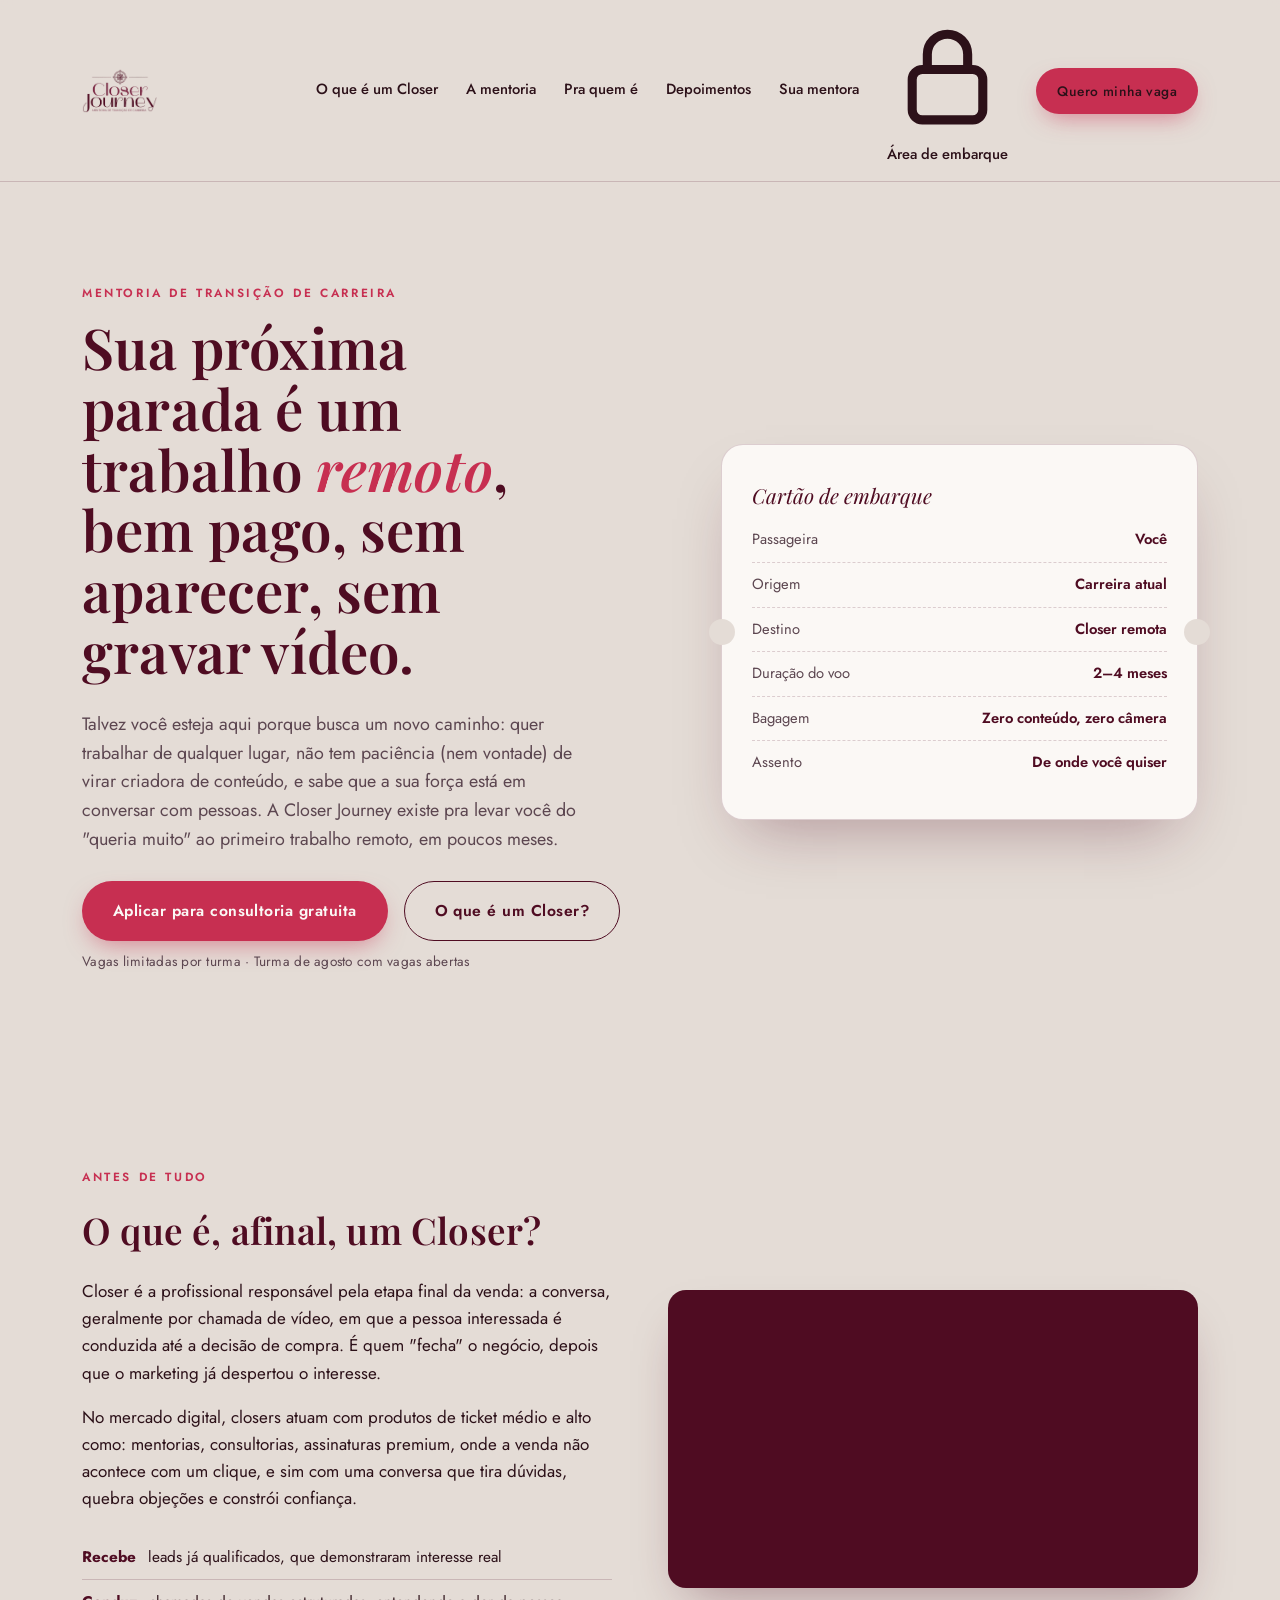
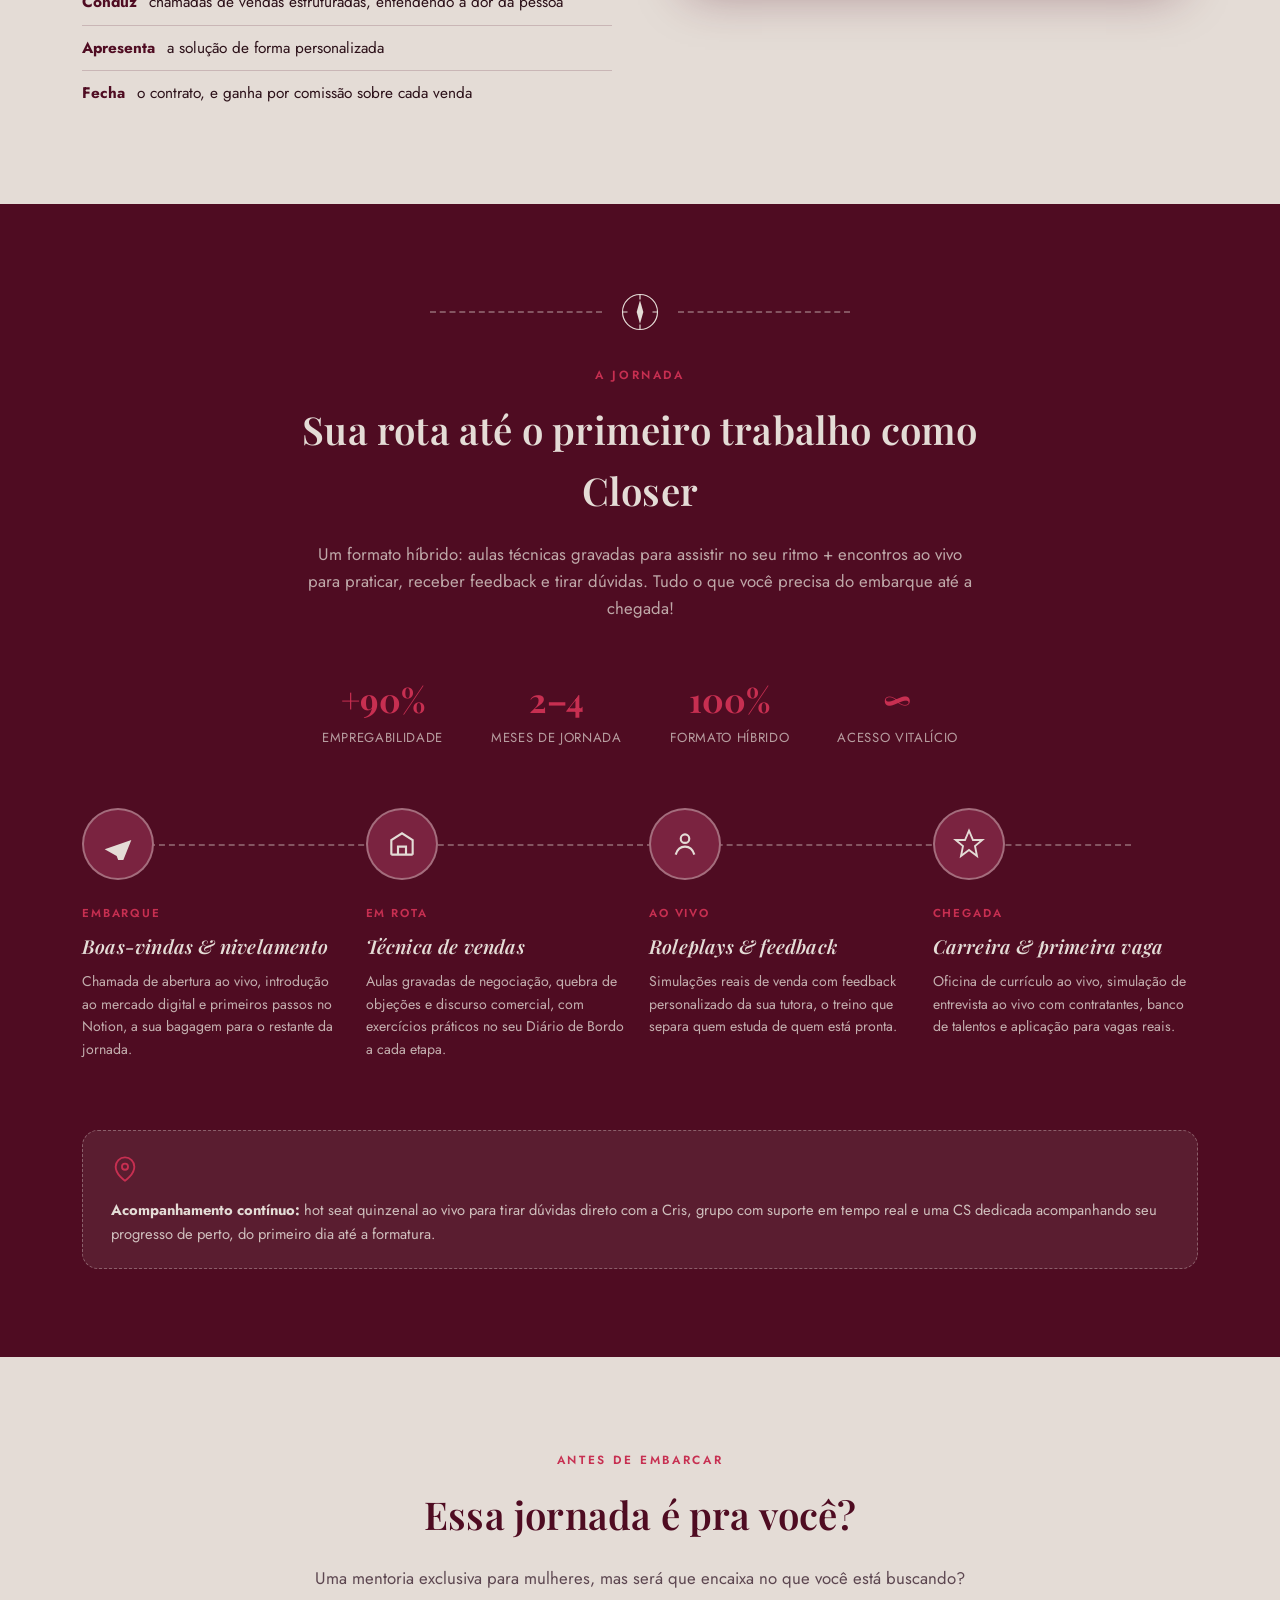
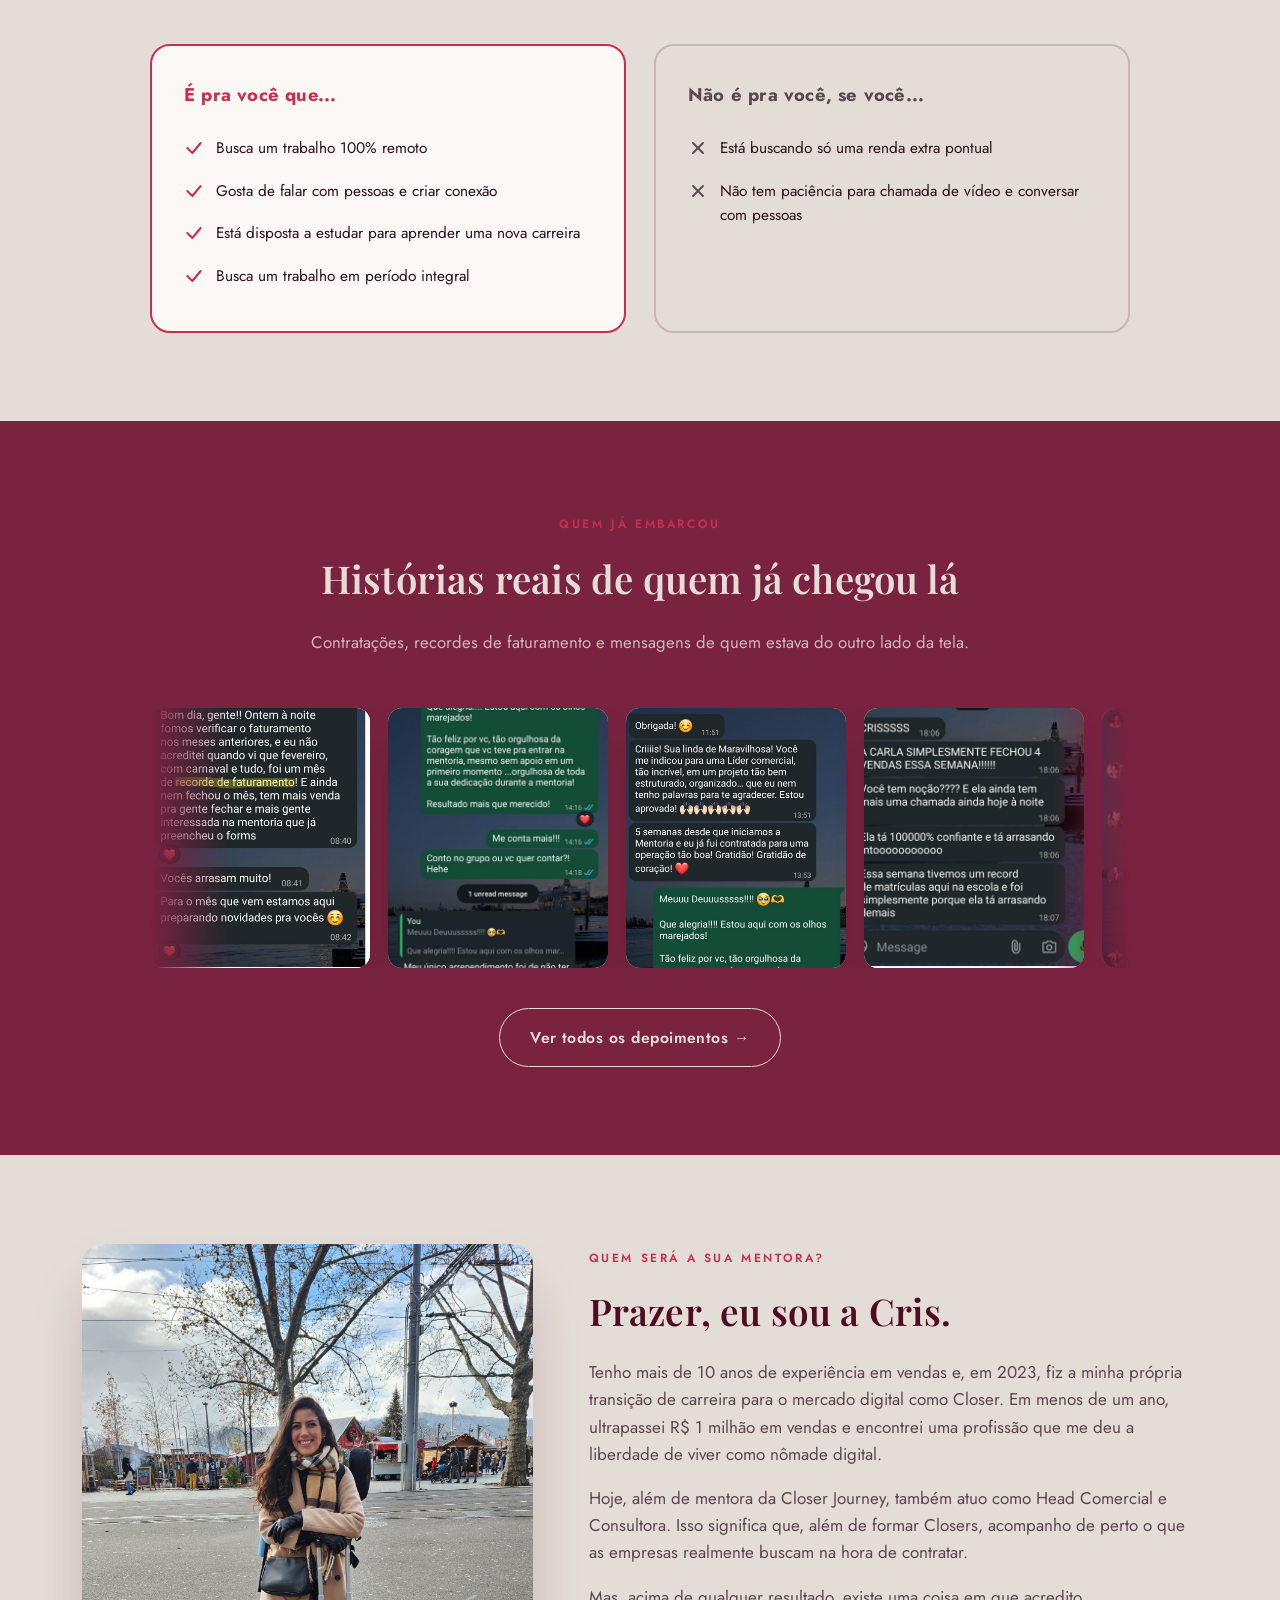
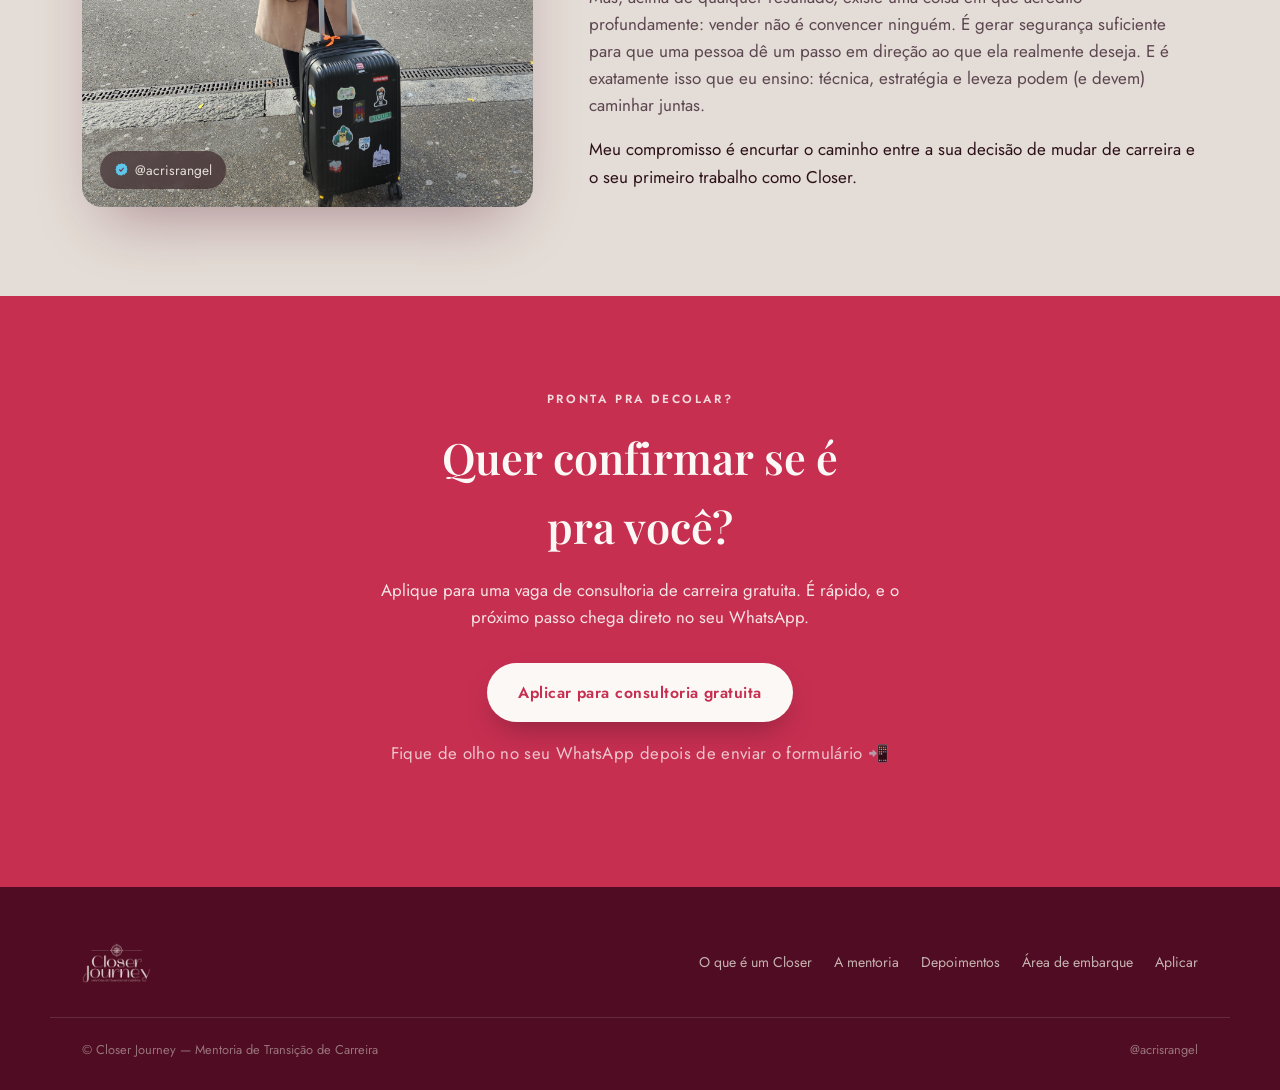
==== commit ffae4297: "Update index.html" ====
--- a/index.html
+++ b/index.html
@@ -19,7 +19,7 @@
       <a href="#para-quem">Pra quem é</a>
       <a href="depoimentos.html" class="js-open-depoimentos" rel="noopener">Depoimentos</a>
       <a href="#mentora">Sua mentora</a>
-      <a href="embarque.html">Área de embarque</a>
+      <a href="embarque.html" class="nav-embarque"><svg viewBox="0 0 24 24" fill="none" aria-hidden="true"><rect x="5" y="11" width="14" height="10" rx="2" stroke="currentColor" stroke-width="1.8"/><path d="M8 11V8a4 4 0 018 0v3" stroke="currentColor" stroke-width="1.8"/></svg>Área de embarque</a>
       <a class="btn btn-primary nav-cta" href="#cta">Quero minha vaga</a>
     </nav>
   </div>
@@ -237,6 +237,7 @@
       <a href="#o-que-e">O que é um Closer</a>
       <a href="#mentoria">A mentoria</a>
       <a href="depoimentos.html" class="js-open-depoimentos" rel="noopener">Depoimentos</a>
+      <a href="embarque.html">Área de embarque</a>
       <a href="https://form.respondi.app/5wZoGyPB" target="_blank" rel="noopener">Aplicar</a>
     </div>
   </div>
